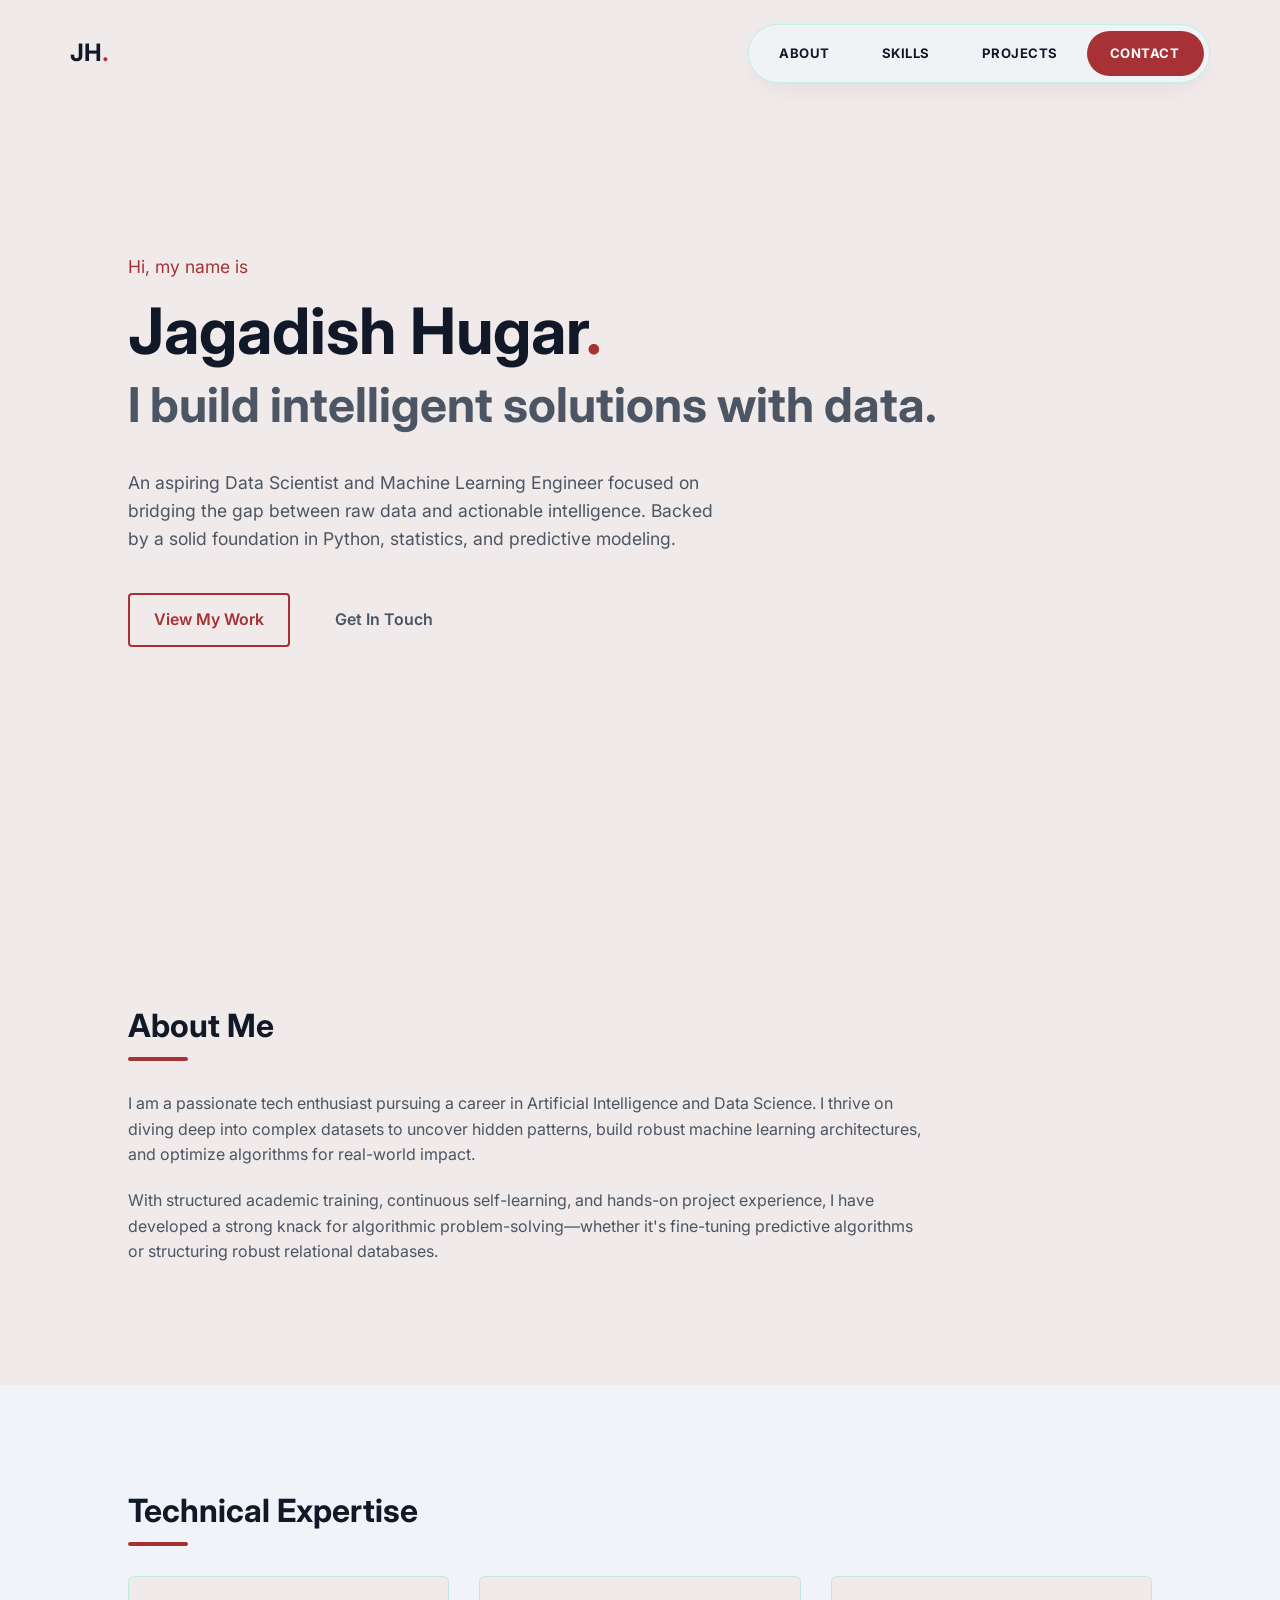
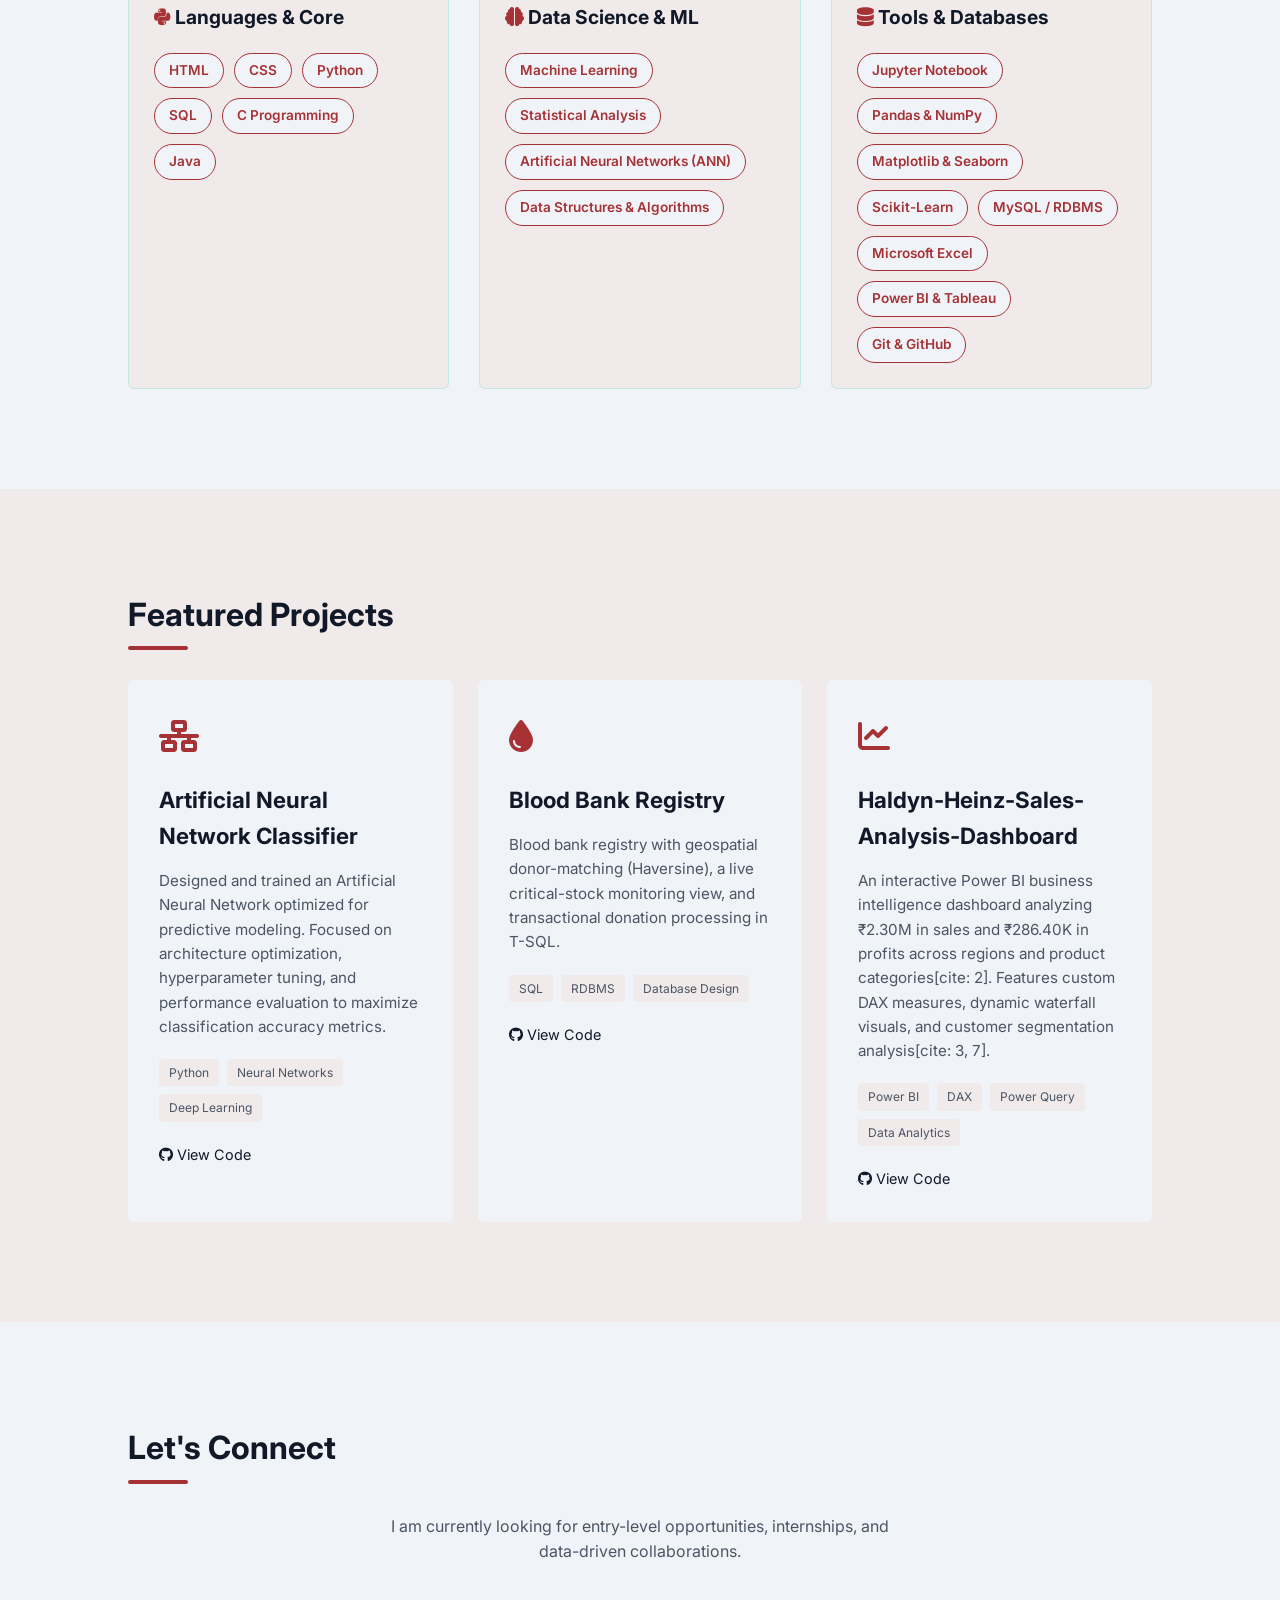
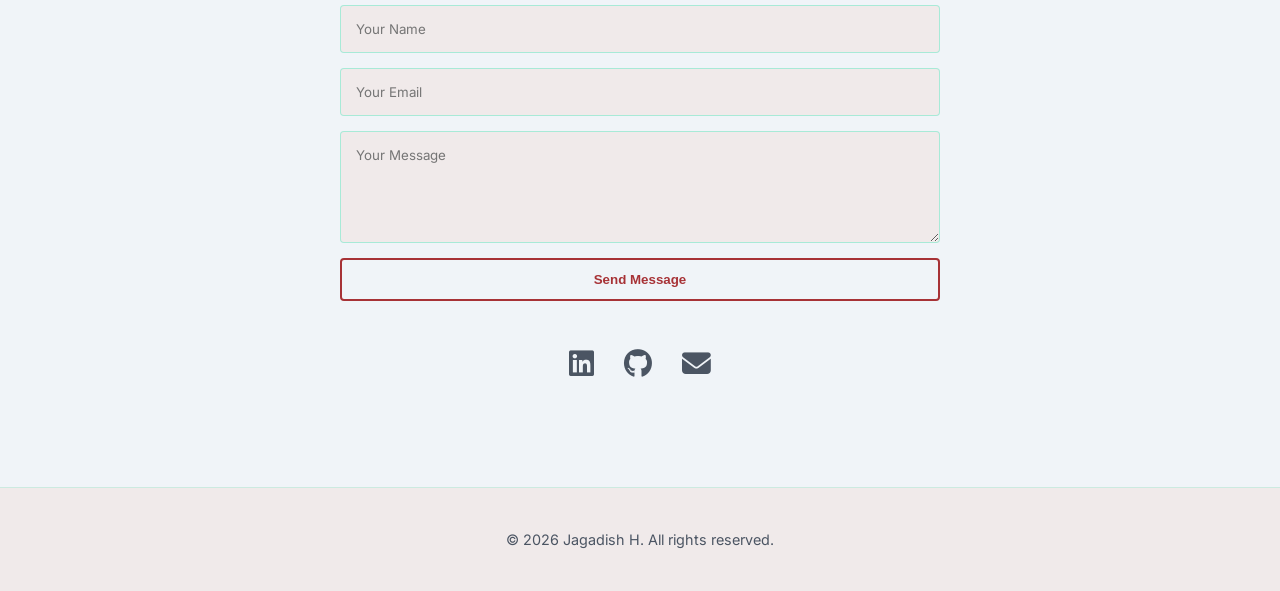
==== index.html @ c603f394 "Update index.html" ====
<!DOCTYPE html>
<html lang="en">
<head>
    <meta charset="UTF-8">
    <meta name="viewport" content="width=device-width, initial-scale=1.0">
    <meta name="description" content="Jagadish Hugar — Aspiring Data Scientist and Machine Learning Engineer specializing in Python, statistics, and predictive modeling.">
    <meta name="theme-color" content="#0a192f">
    <title>Jagadish H | Aspiring Data Scientist</title>

    <!-- Preconnect for faster font/icon loading -->
    <link rel="preconnect" href="https://cdnjs.cloudflare.com" crossorigin>
    <link rel="preconnect" href="https://fonts.googleapis.com">
    <link rel="preconnect" href="https://fonts.gstatic.com" crossorigin>

    <link rel="stylesheet" href="style.css">
    <!-- FontAwesome for professional icons -->
    <link rel="stylesheet" href="https://cdnjs.cloudflare.com/ajax/libs/font-awesome/6.4.0/css/all.min.css">
    <!-- Google Fonts -->
    <link href="https://fonts.googleapis.com/css2?family=Inter:wght@300;400;600;700&display=swap" rel="stylesheet">
</head>
<body>

    <!-- Navigation Bar -->
    <nav class="navbar">
        <div class="nav-container">
            <a href="#" class="logo">JH<span class="accent">.</span></a>

            <div class="nav-pill" id="nav-pill">
                <span class="nav-indicator" id="nav-indicator"></span>
                <ul class="nav-links" id="nav-links">
                    <li><a href="#about" data-section="about">About</a></li>
                    <li><a href="#skills" data-section="skills">Skills</a></li>
                    <li><a href="#projects" data-section="projects">Projects</a></li>
                    <li><a href="#contact" data-section="contact">Contact</a></li>
                </ul>
            </div>

            <button class="menu-toggle" id="mobile-menu" aria-label="Toggle navigation menu" aria-expanded="false" aria-controls="nav-links">
                <i class="fas fa-bars"></i>
            </button>
        </div>
    </nav>

    <main>
    <!-- Hero Section -->
    <header class="hero">
        <div class="hero-content">
            <p class="hero-subtitle">Hi, my name is</p>
            <h1 class="hero-title">Jagadish Hugar<span class="accent">.</span></h1>
            <h2 class="hero-slug">I build intelligent solutions with data.</h2>
            <p class="hero-description">
                An aspiring Data Scientist and Machine Learning Engineer focused on bridging the gap between raw data and actionable intelligence. Backed by a solid foundation in Python, statistics, and predictive modeling.
            </p>
            <div class="hero-cta">
                <a href="#projects" class="btn btn-primary">View My Work</a>
                <a href="#contact" class="btn btn-secondary">Get In Touch</a>
            </div>
        </div>
    </header>

    <!-- About Section -->
    <section id="about" class="section">
        <h2 class="section-title">About Me</h2>
        <div class="about-grid">
            <div class="about-text">
                <p>I am a passionate tech enthusiast pursuing a career in Artificial Intelligence and Data Science. I thrive on diving deep into complex datasets to uncover hidden patterns, build robust machine learning architectures, and optimize algorithms for real-world impact.</p>
                <p>With structured academic training, continuous self-learning, and hands-on project experience, I have developed a strong knack for algorithmic problem-solving—whether it's fine-tuning predictive algorithms or structuring robust relational databases.</p>
            </div>
        </div>
    </section>

    <!-- Skills Section -->
    <section id="skills" class="section bg-light">
        <h2 class="section-title">Technical Expertise</h2>
        <div class="skills-grid">
            <div class="skills-category">
                <h3><i class="fab fa-python accent"></i> Languages & Core</h3>
                <div class="skill-chips">
                    <span class="chip">HTML</span>
                    <span class="chip">CSS</span>
                    <span class="chip">Python</span>
                    <span class="chip">SQL</span>
                    <span class="chip">C Programming</span>
                    <span class="chip">Java</span>
                </div>
            </div>
            <div class="skills-category">
                <h3><i class="fas fa-brain accent"></i> Data Science & ML</h3>
                <div class="skill-chips">
                    <span class="chip">Machine Learning</span>
                    <span class="chip">Statistical Analysis</span>
                    <span class="chip">Artificial Neural Networks (ANN)</span>
                    <span class="chip">Data Structures & Algorithms</span>
                </div>
            </div>
            <div class="skills-category">
                <h3><i class="fas fa-database accent"></i> Tools & Databases</h3>
                <div class="skill-chips">
                    <span class="chip">Jupyter Notebook</span>
                    <span class="chip">Pandas & NumPy</span>
                    <span class="chip">Matplotlib & Seaborn</span>
                    <span class="chip">Scikit-Learn</span>
                    <span class="chip">MySQL / RDBMS</span>
                    <span class="chip">Microsoft Excel</span>
                    <span class="chip">Power BI & Tableau</span>
                    <span class="chip">Git & GitHub</span>
                </div>
            </div>
        </div>
    </section>

    <!-- Projects Section -->
    <section id="projects" class="section">
        <h2 class="section-title">Featured Projects</h2>
        <div class="projects-grid">

            <!-- Project 1 -->
            <div class="project-card">
                <div class="project-content">
                    <div class="project-icon"><i class="fas fa-network-wired"></i></div>
                    <h3>Artificial Neural Network Classifier</h3>
                    <p>Designed and trained an Artificial Neural Network optimized for predictive modeling. Focused on architecture optimization, hyperparameter tuning, and performance evaluation to maximize classification accuracy metrics.</p>
                    <div class="project-tags">
                        <span>Python</span>
                        <span>Neural Networks</span>
                        <span>Deep Learning</span>
                    </div>
                    <div class="project-links">
                        <a href="https://github.com/maruthi63madhu-cloud/Ann-project" target="_blank" rel="noopener noreferrer"><i class="fab fa-github"></i> View Code</a>
                    </div>
                </div>
            </div>

            <!-- Project 2 -->
            <div class="project-card">
                <div class="project-content">
                    <div class="project-icon"><i class="fas fa-tint"></i></div>
                    <h3>Blood Bank Registry</h3>
                    <p>Blood bank registry with geospatial donor-matching (Haversine), a live critical-stock monitoring view, and transactional donation processing in T-SQL.</p>
                    <div class="project-tags">
                        <span>SQL</span>
                        <span>RDBMS</span>
                        <span>Database Design</span>
                    </div>
                    <div class="project-links">
                        <a href="https://github.com/jagadishhugar/blood-bank-registry." target="_blank" rel="noopener noreferrer"><i class="fab fa-github"></i> View Code</a>
                    </div>
                </div>
            </div>

            <!-- Haldyn-Heinz Sales Analysis Dashboard -->
            <div class="project-card">
                <div class="project-content">
                    <div class="project-icon"><i class="fas fa-chart-line"></i></div>
                    <h3>Haldyn-Heinz-Sales-Analysis-Dashboard</h3>
                    <p>An interactive Power BI business intelligence dashboard analyzing ₹2.30M in sales and ₹286.40K in profits across regions and product categories[cite: 2]. Features custom DAX measures, dynamic waterfall visuals, and customer segmentation analysis[cite: 3, 7].</p>
                    <div class="project-tags">
                        <span>Power BI</span>
                        <span>DAX</span>
                        <span>Power Query</span>
                        <span>Data Analytics</span>
                    </div>
                    <div class="project-links">
                        <a href="https://github.com/jagadishhugar/Haldyn-Heinz-Sales-Analysis-Dashboard" target="_blank" rel="noopener noreferrer"><i class="fab fa-github"></i> View Code</a>
                </div>
            </div>
        </div>
    </section>

    <!-- Contact Section -->
    <section id="contact" class="section bg-light">
        <h2 class="section-title">Let's Connect</h2>
        <p class="contact-subtitle">I am currently looking for entry-level opportunities, internships, and data-driven collaborations.</p>

        <div class="contact-container">
            <form id="contact-form" class="contact-form">
                <input type="text" id="form-name" name="name" placeholder="Your Name" required>
                <input type="email" id="form-email" name="email" placeholder="Your Email" required>
                <textarea id="form-message" name="message" placeholder="Your Message" rows="5" required></textarea>
                <button type="submit" id="submit-btn" class="btn btn-primary">Send Message</button>
            </form>

            <div class="social-links">
                <a href="https://www.linkedin.com/in/jagadishhugar" target="_blank" rel="noopener noreferrer" aria-label="LinkedIn"><i class="fab fa-linkedin"></i></a>
                <a href="https://github.com/jagadishhugar" target="_blank" rel="noopener noreferrer" aria-label="GitHub"><i class="fab fa-github"></i></a>
                <a href="mailto:jagadishhugar@example.com" aria-label="Email"><i class="fas fa-envelope"></i></a>
            </div>
        </div>
    </section>
    </main>

    <!-- Footer -->
    <footer>
        <p>&copy; <span id="current-year">2026</span> Jagadish H. All rights reserved.</p>
    </footer>

    <script src="script.js" defer></script>
</body>
</html>
---- style.css ----
/* --- Base Variables & Reset --- */
:root {
    --bg-dark: #f0eaea;
    --bg-light-dark: #f0f4f8;
    --text-light: #111827;
    --text-muted: #4b5563;
    --accent: #a73236; /* High-contrast neon teal for light backgrounds */
    --accent-glow: rgb(232, 227, 226);
    --font-sans: 'Inter', sans-serif;
    --transition: all 0.3s ease;
}

* {
    margin: 0;
    padding: 0;
    box-sizing: border-box;
}

html {
    scroll-behavior: smooth;
}

body {
    background-color: var(--bg-dark);
    color: var(--text-light);
    font-family: var(--font-sans);
    line-height: 1.6;
}

.accent {
    color: var(--accent);
}

/* Accessible focus states for keyboard users */
a:focus-visible,
button:focus-visible,
input:focus-visible,
textarea:focus-visible {
    outline: 2px solid var(--accent);
    outline-offset: 3px;
}

/* --- Layout Components --- */
.section {
    padding: 100px 10%;
}

.bg-light {
    background-color: var(--bg-light-dark);
}

.section-title {
    font-size: 2rem;
    font-weight: 700;
    margin-bottom: 40px;
    position: relative;
    display: inline-block;
}

.section-title::after {
    content: '';
    position: absolute;
    bottom: -10px;
    left: 0;
    width: 60px;
    height: 4px;
    background-color: var(--accent);
    border-radius: 2px;
}

/* --- Buttons --- */
.btn {
    display: inline-block;
    padding: 12px 24px;
    border-radius: 4px;
    font-weight: 600;
    text-decoration: none;
    transition: var(--transition);
    cursor: pointer;
    border: 2px solid transparent;
}

.btn-primary {
    background-color: transparent;
    border: 2px solid var(--accent);
    color: var(--accent);
}

.btn-primary:hover {
    background-color: var(--accent-glow);
}

.btn-secondary {
    color: var(--text-muted);
    margin-left: 15px;
    background: none;
}

.btn-secondary:hover {
    color: var(--accent);
}

/* --- Navigation Bar --- */
.navbar {
    position: fixed;
    top: 0;
    width: 100%;
    background-color: transparent;
    z-index: 1000;
    transition: var(--transition);
}

.navbar.scrolled {
    background-color: rgba(255, 255, 255, 0.85);
    backdrop-filter: blur(10px);
}

.nav-container {
    display: flex;
    justify-content: space-between;
    align-items: center;
    max-width: 1200px;
    margin: 0 auto;
    padding: 24px 30px;
    position: relative;
}

.logo {
    font-size: 1.5rem;
    font-weight: 700;
    color: var(--text-light);
    text-decoration: none;
}

/* Floating pill container that holds the nav links */
.nav-pill {
    position: relative;
    background-color: rgba(240, 244, 248, 0.85);
    backdrop-filter: blur(12px);
    border: 1px solid rgba(0, 230, 168, 0.2);
    border-radius: 50px;
    padding: 6px;
    box-shadow: 0 10px 30px -10px rgba(0, 0, 0, 0.08);
}

/* The sliding highlight that glides between links */
.nav-indicator {
    position: absolute;
    top: 6px;
    height: calc(100% - 12px);
    width: 0;
    left: 0;
    background-color: var(--accent);
    border-radius: 50px;
    opacity: 0;
    transition: left 0.3s ease, width 0.3s ease, opacity 0.2s ease;
    pointer-events: none;
    z-index: 0;
}

.nav-links {
    position: relative;
    display: flex;
    list-style: none;
    gap: 4px;
    z-index: 1;
}

.nav-links li a {
    position: relative;
    display: inline-block;
    color: var(--text-light);
    text-decoration: none;
    padding: 12px 24px;
    border-radius: 50px;
    font-size: 0.82rem;
    font-weight: 700;
    letter-spacing: 0.5px;
    text-transform: uppercase;
    transition: color 0.25s ease;
}

.nav-links li a.on-indicator {
    color: #ffffff;
}

.menu-toggle {
    display: none;
    font-size: 1.5rem;
    cursor: pointer;
    background: none;
    border: none;
    color: var(--text-light);
}

/* --- Hero Section --- */
.hero {
    height: 100vh;
    display: flex;
    align-items: center;
    padding: 0 10%;
}

.hero-subtitle {
    color: var(--accent);
    font-size: 1.1rem;
    margin-bottom: 15px;
}

.hero-title {
    font-size: 4rem;
    font-weight: 700;
    line-height: 1.1;
}

.hero-slug {
    font-size: 3rem;
    color: var(--text-muted);
    font-weight: 700;
    margin-bottom: 25px;
}

.hero-description {
    max-width: 600px;
    color: var(--text-muted);
    font-size: 1.1rem;
    margin-bottom: 40px;
}

/* --- About Section --- */
.about-grid {
    max-width: 800px;
}

.about-text p {
    margin-bottom: 20px;
    color: var(--text-muted);
}

/* --- Skills Section --- */
.skills-grid {
    display: grid;
    grid-template-columns: repeat(auto-fit, minmax(280px, 1fr));
    gap: 30px;
}

.skills-category {
    background: var(--bg-dark);
    padding: 25px;
    border-radius: 6px;
    border: 1px solid rgba(0, 230, 168, 0.2);
}

.skills-category h3 {
    font-size: 1.2rem;
    margin-bottom: 20px;
}

.skill-chips {
    display: flex;
    flex-wrap: wrap;
    gap: 10px;
}

.chip {
    background-color: var(--bg-light-dark);
    color: var(--accent);
    border: 1px solid var(--accent);
    padding: 6px 14px;
    border-radius: 20px;
    font-size: 0.85rem;
    font-weight: 600;
}

/* --- Projects Section --- */
.projects-grid {
    display: grid;
    grid-template-columns: repeat(auto-fit, minmax(300px, 1fr));
    gap: 25px;
}

.project-card {
    background-color: var(--bg-light-dark);
    border-radius: 6px;
    padding: 30px;
    transition: var(--transition);
    border: 1px solid transparent;
}

.project-card:hover {
    transform: translateY(-5px);
    border-color: var(--accent);
}

.project-icon {
    font-size: 2rem;
    color: var(--accent);
    margin-bottom: 20px;
}

.project-card h3 {
    margin-bottom: 15px;
    font-size: 1.4rem;
}

.project-card p {
    color: var(--text-muted);
    font-size: 0.95rem;
    margin-bottom: 20px;
}

.project-tags {
    display: flex;
    flex-wrap: wrap;
    gap: 8px;
    margin-bottom: 20px;
}

.project-tags span {
    font-size: 0.75rem;
    color: var(--text-muted);
    background: var(--bg-dark);
    padding: 4px 10px;
    border-radius: 4px;
}

.project-links a {
    color: var(--text-light);
    text-decoration: none;
    font-size: 0.9rem;
    transition: var(--transition);
}

.project-links a:hover {
    color: var(--accent);
}

/* --- Contact Section --- */
.contact-subtitle {
    text-align: center;
    max-width: 500px;
    margin: 0 auto 40px auto;
    color: var(--text-muted);
}

.contact-container {
    max-width: 600px;
    margin: 0 auto;
}

.contact-form {
    display: flex;
    flex-direction: column;
    gap: 15px;
    margin-bottom: 40px;
}

.contact-form input, .contact-form textarea {
    background-color: var(--bg-dark);
    border: 1px solid rgba(0, 230, 168, 0.3);
    padding: 15px;
    color: var(--text-light);
    border-radius: 4px;
    font-family: var(--font-sans);
    outline: none;
    transition: var(--transition);
}

.contact-form input:focus, .contact-form textarea:focus {
    border-color: var(--accent);
}

.social-links {
    display: flex;
    justify-content: center;
    gap: 30px;
}

.social-links a {
    color: var(--text-muted);
    font-size: 1.8rem;
    transition: var(--transition);
}

.social-links a:hover {
    color: var(--accent);
}

/* --- Footer --- */
footer {
    text-align: center;
    padding: 40px;
    font-size: 0.9rem;
    color: var(--text-muted);
    border-top: 1px solid rgba(0, 230, 168, 0.15);
}

/* --- Responsive Media Queries --- */
@media (max-width: 768px) {
    .hero-title { font-size: 2.8rem; }
    .hero-slug { font-size: 2rem; }

    .nav-pill {
        display: none;
        position: absolute;
        top: 100%;
        left: 0;
        right: 0;
        margin-top: 10px;
        border-radius: 12px;
        background-color: rgba(255, 255, 255, 0.98);
    }

    .nav-pill.active {
        display: block;
    }

    .nav-indicator {
        display: none;
    }

    .nav-links {
        flex-direction: column;
        gap: 0;
    }

    .nav-links li a {
        display: block;
        border-radius: 8px;
        padding: 14px 20px;
    }

    .nav-links li a.on-indicator {
        background-color: var(--accent);
        color: #ffffff;
    }

    .menu-toggle { display: block; }
    .section { padding: 60px 5%; }
}

/* Respect users who prefer reduced motion */
@media (prefers-reduced-motion: reduce) {
    html {
        scroll-behavior: auto;
    }
    *,
    *::before,
    *::after {
        transition-duration: 0.01ms !important;
        animation-duration: 0.01ms !important;
    }
}
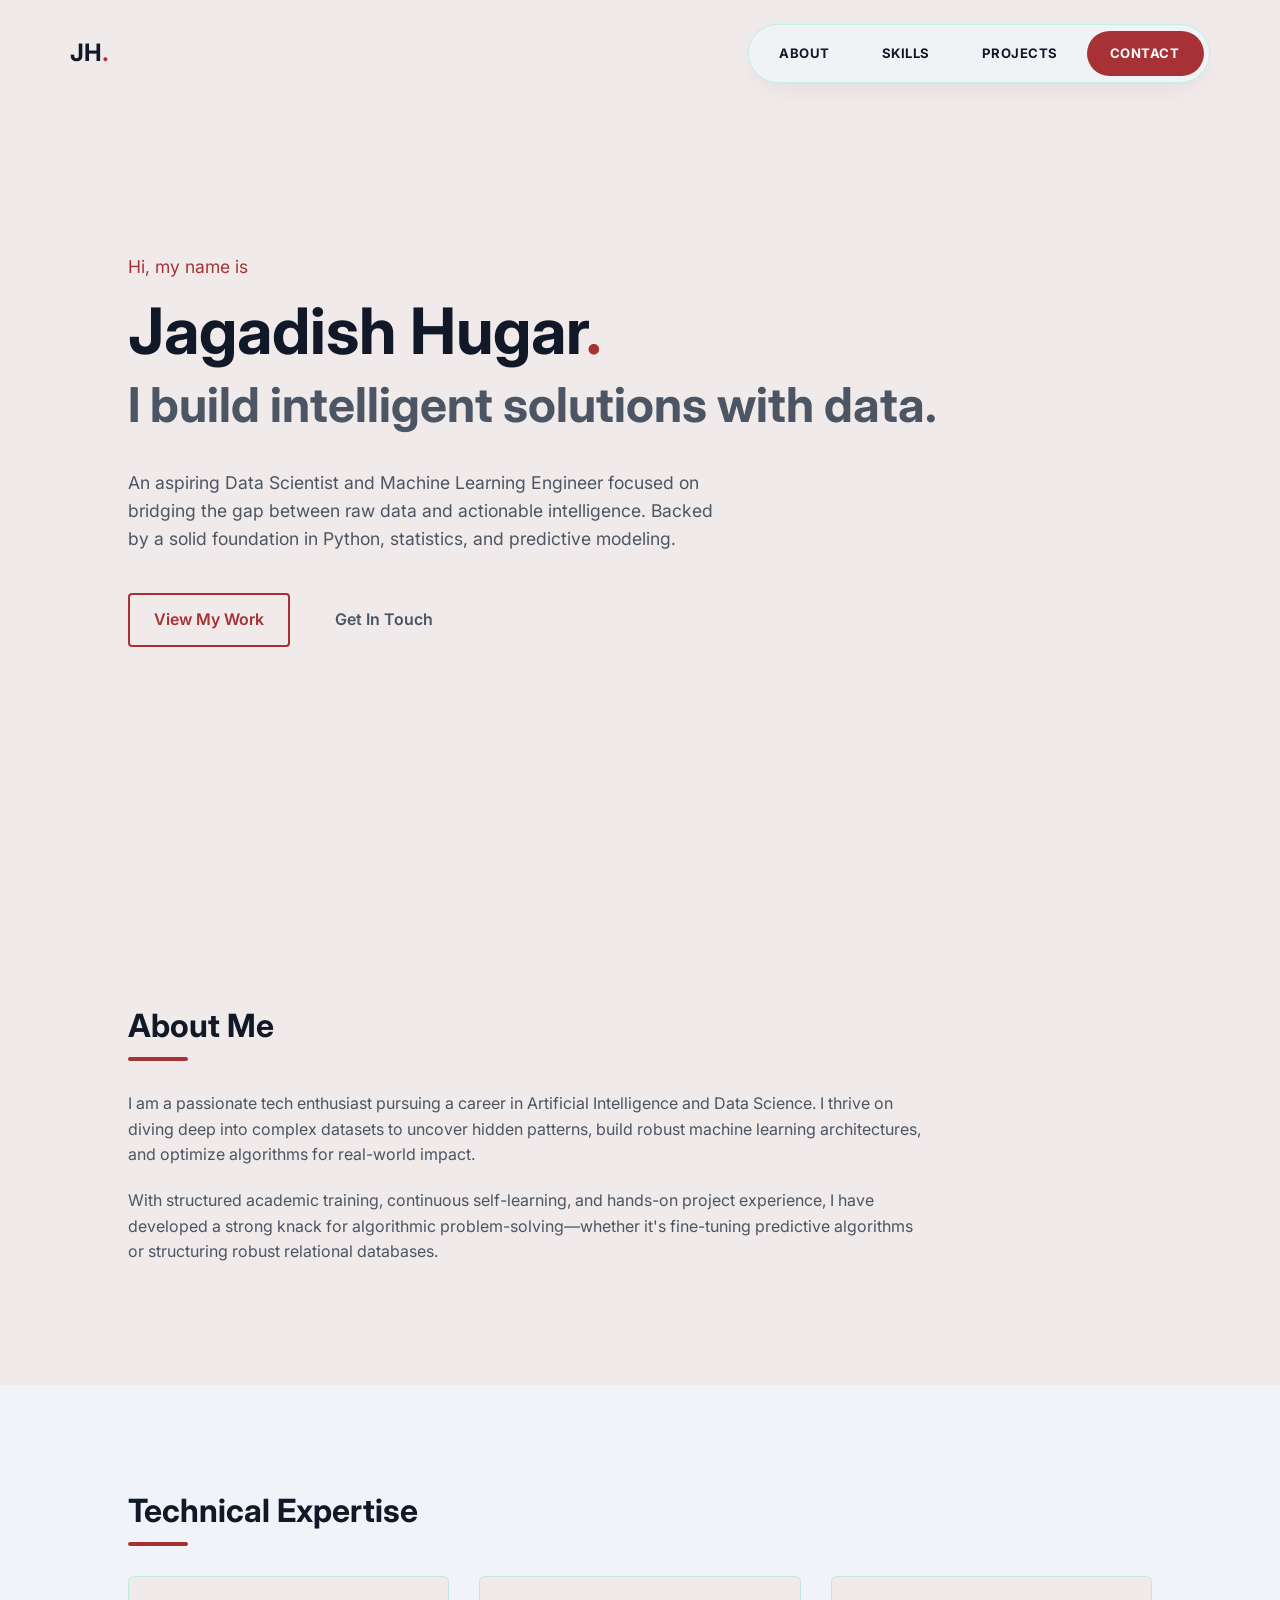
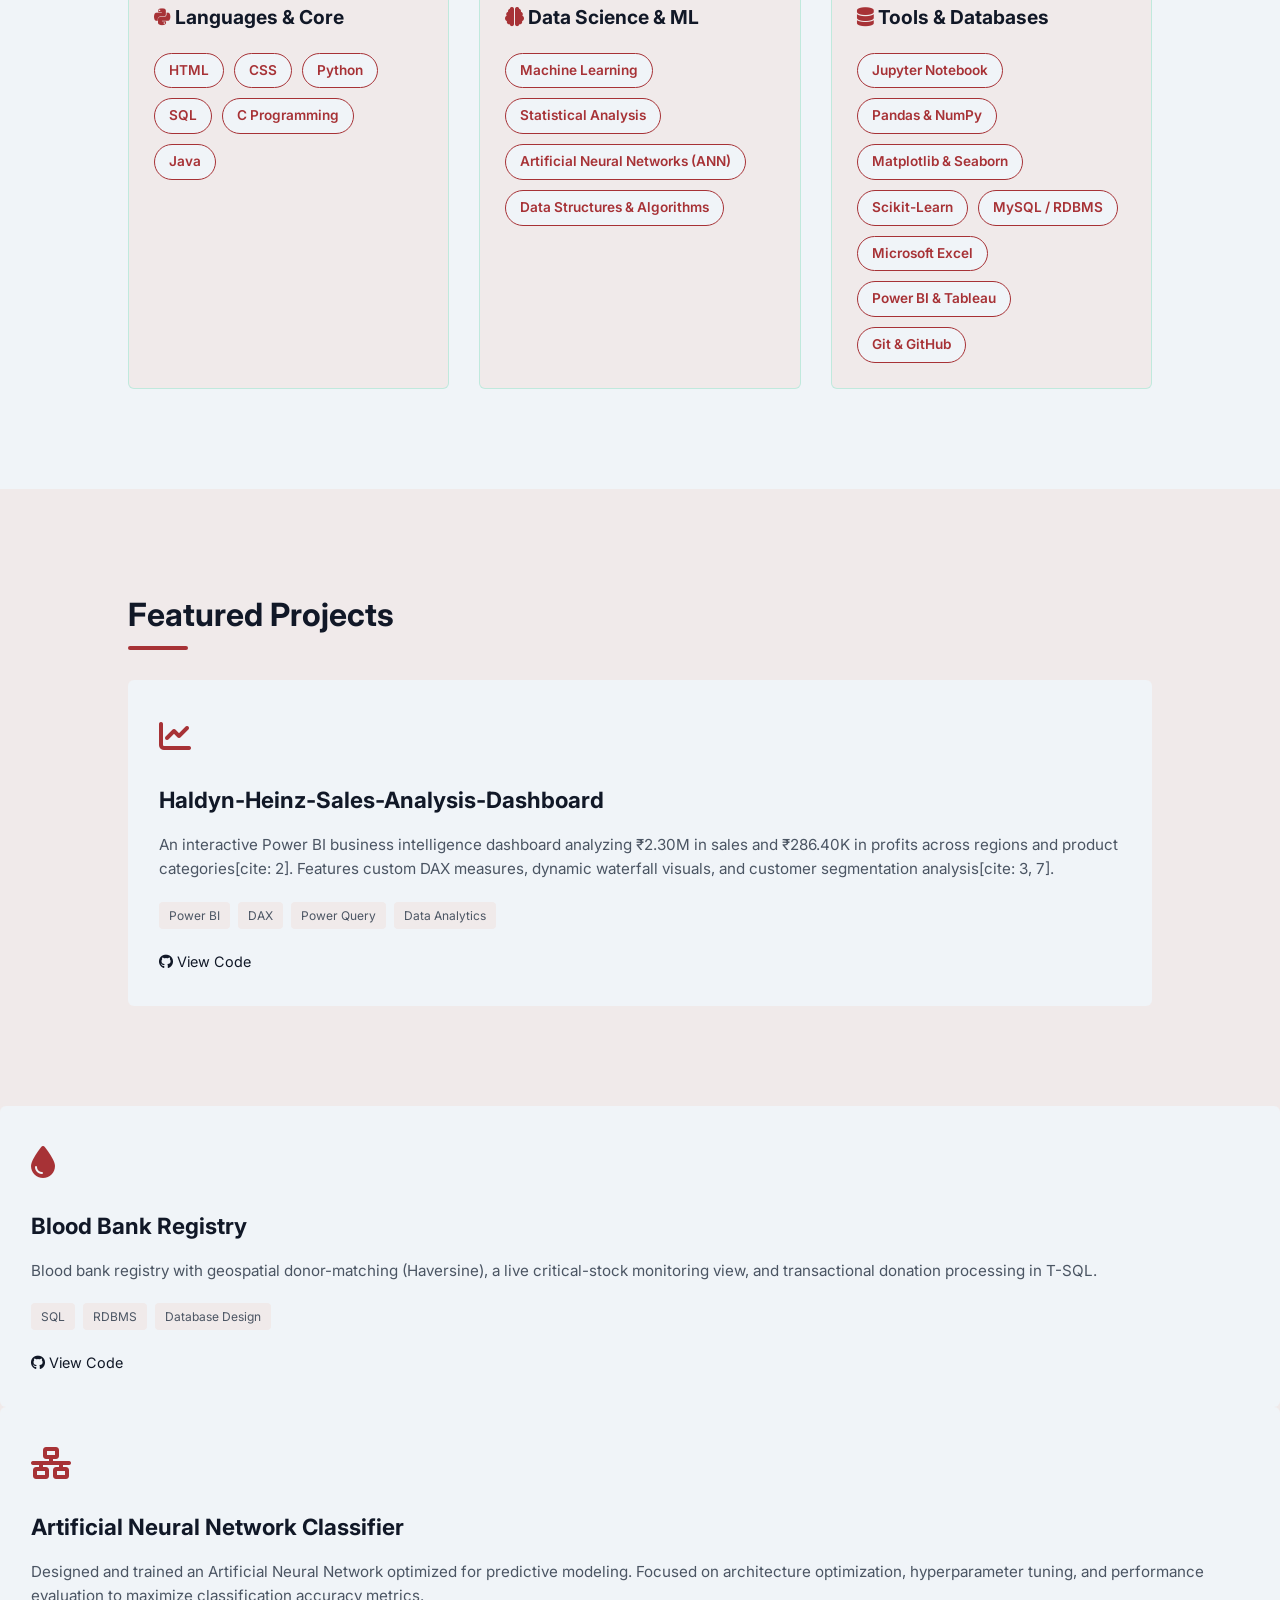
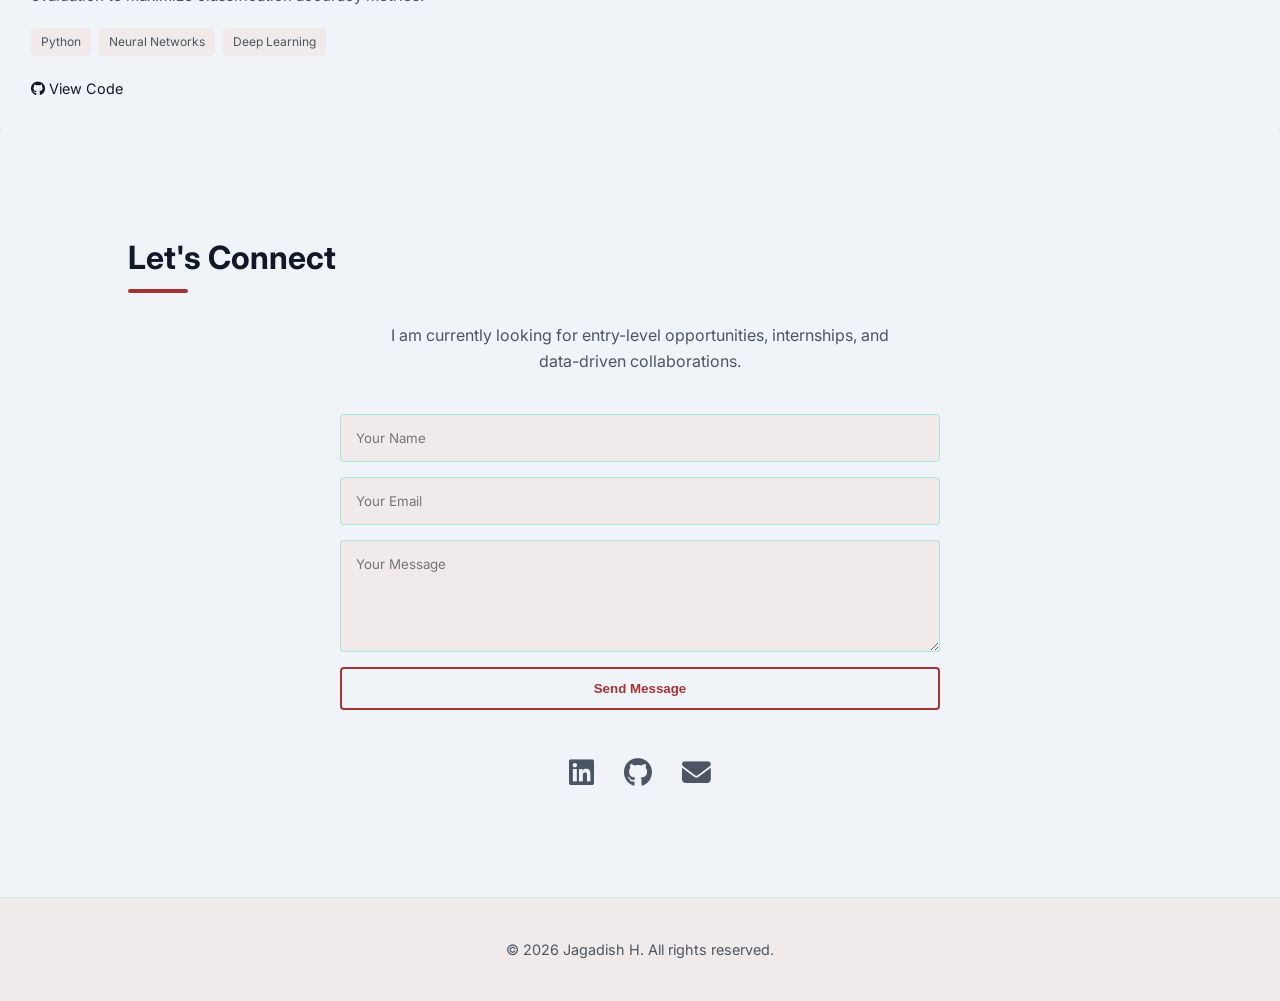
==== commit be3b4ad2: "Swap project details for Haldyn-Heinz dashboard and ANN" ====
--- a/index.html
+++ b/index.html
@@ -117,19 +117,21 @@
             <!-- Project 1 -->
             <div class="project-card">
                 <div class="project-content">
-                    <div class="project-icon"><i class="fas fa-network-wired"></i></div>
-                    <h3>Artificial Neural Network Classifier</h3>
-                    <p>Designed and trained an Artificial Neural Network optimized for predictive modeling. Focused on architecture optimization, hyperparameter tuning, and performance evaluation to maximize classification accuracy metrics.</p>
+                    <div class="project-icon"><i class="fas fa-chart-line"></i></div>
+                    <h3>Haldyn-Heinz-Sales-Analysis-Dashboard</h3>
+                    <p>An interactive Power BI business intelligence dashboard analyzing ₹2.30M in sales and ₹286.40K in profits across regions and product categories[cite: 2]. Features custom DAX measures, dynamic waterfall visuals, and customer segmentation analysis[cite: 3, 7].</p>
                     <div class="project-tags">
-                        <span>Python</span>
-                        <span>Neural Networks</span>
-                        <span>Deep Learning</span>
+                        <span>Power BI</span>
+                        <span>DAX</span>
+                        <span>Power Query</span>
+                        <span>Data Analytics</span>
                     </div>
                     <div class="project-links">
-                        <a href="https://github.com/maruthi63madhu-cloud/Ann-project" target="_blank" rel="noopener noreferrer"><i class="fab fa-github"></i> View Code</a>
-                    </div>
+                        <a href="https://github.com/jagadishhugar/Haldyn-Heinz-Sales-Analysis-Dashboard" target="_blank" rel="noopener noreferrer"><i class="fab fa-github"></i> View Code</a>
                 </div>
             </div>
+        </div>
+    </section>
 
             <!-- Project 2 -->
             <div class="project-card">
@@ -148,24 +150,22 @@
                 </div>
             </div>
 
-            <!-- Haldyn-Heinz Sales Analysis Dashboard -->
+            <!-- Project 3 -->
             <div class="project-card">
                 <div class="project-content">
-                    <div class="project-icon"><i class="fas fa-chart-line"></i></div>
-                    <h3>Haldyn-Heinz-Sales-Analysis-Dashboard</h3>
-                    <p>An interactive Power BI business intelligence dashboard analyzing ₹2.30M in sales and ₹286.40K in profits across regions and product categories[cite: 2]. Features custom DAX measures, dynamic waterfall visuals, and customer segmentation analysis[cite: 3, 7].</p>
+                    <div class="project-icon"><i class="fas fa-network-wired"></i></div>
+                    <h3>Artificial Neural Network Classifier</h3>
+                    <p>Designed and trained an Artificial Neural Network optimized for predictive modeling. Focused on architecture optimization, hyperparameter tuning, and performance evaluation to maximize classification accuracy metrics.</p>
                     <div class="project-tags">
-                        <span>Power BI</span>
-                        <span>DAX</span>
-                        <span>Power Query</span>
-                        <span>Data Analytics</span>
+                        <span>Python</span>
+                        <span>Neural Networks</span>
+                        <span>Deep Learning</span>
                     </div>
                     <div class="project-links">
-                        <a href="https://github.com/jagadishhugar/Haldyn-Heinz-Sales-Analysis-Dashboard" target="_blank" rel="noopener noreferrer"><i class="fab fa-github"></i> View Code</a>
+                        <a href="https://github.com/maruthi63madhu-cloud/Ann-project" target="_blank" rel="noopener noreferrer"><i class="fab fa-github"></i> View Code</a>
+                    </div>
                 </div>
             </div>
-        </div>
-    </section>
 
     <!-- Contact Section -->
     <section id="contact" class="section bg-light">
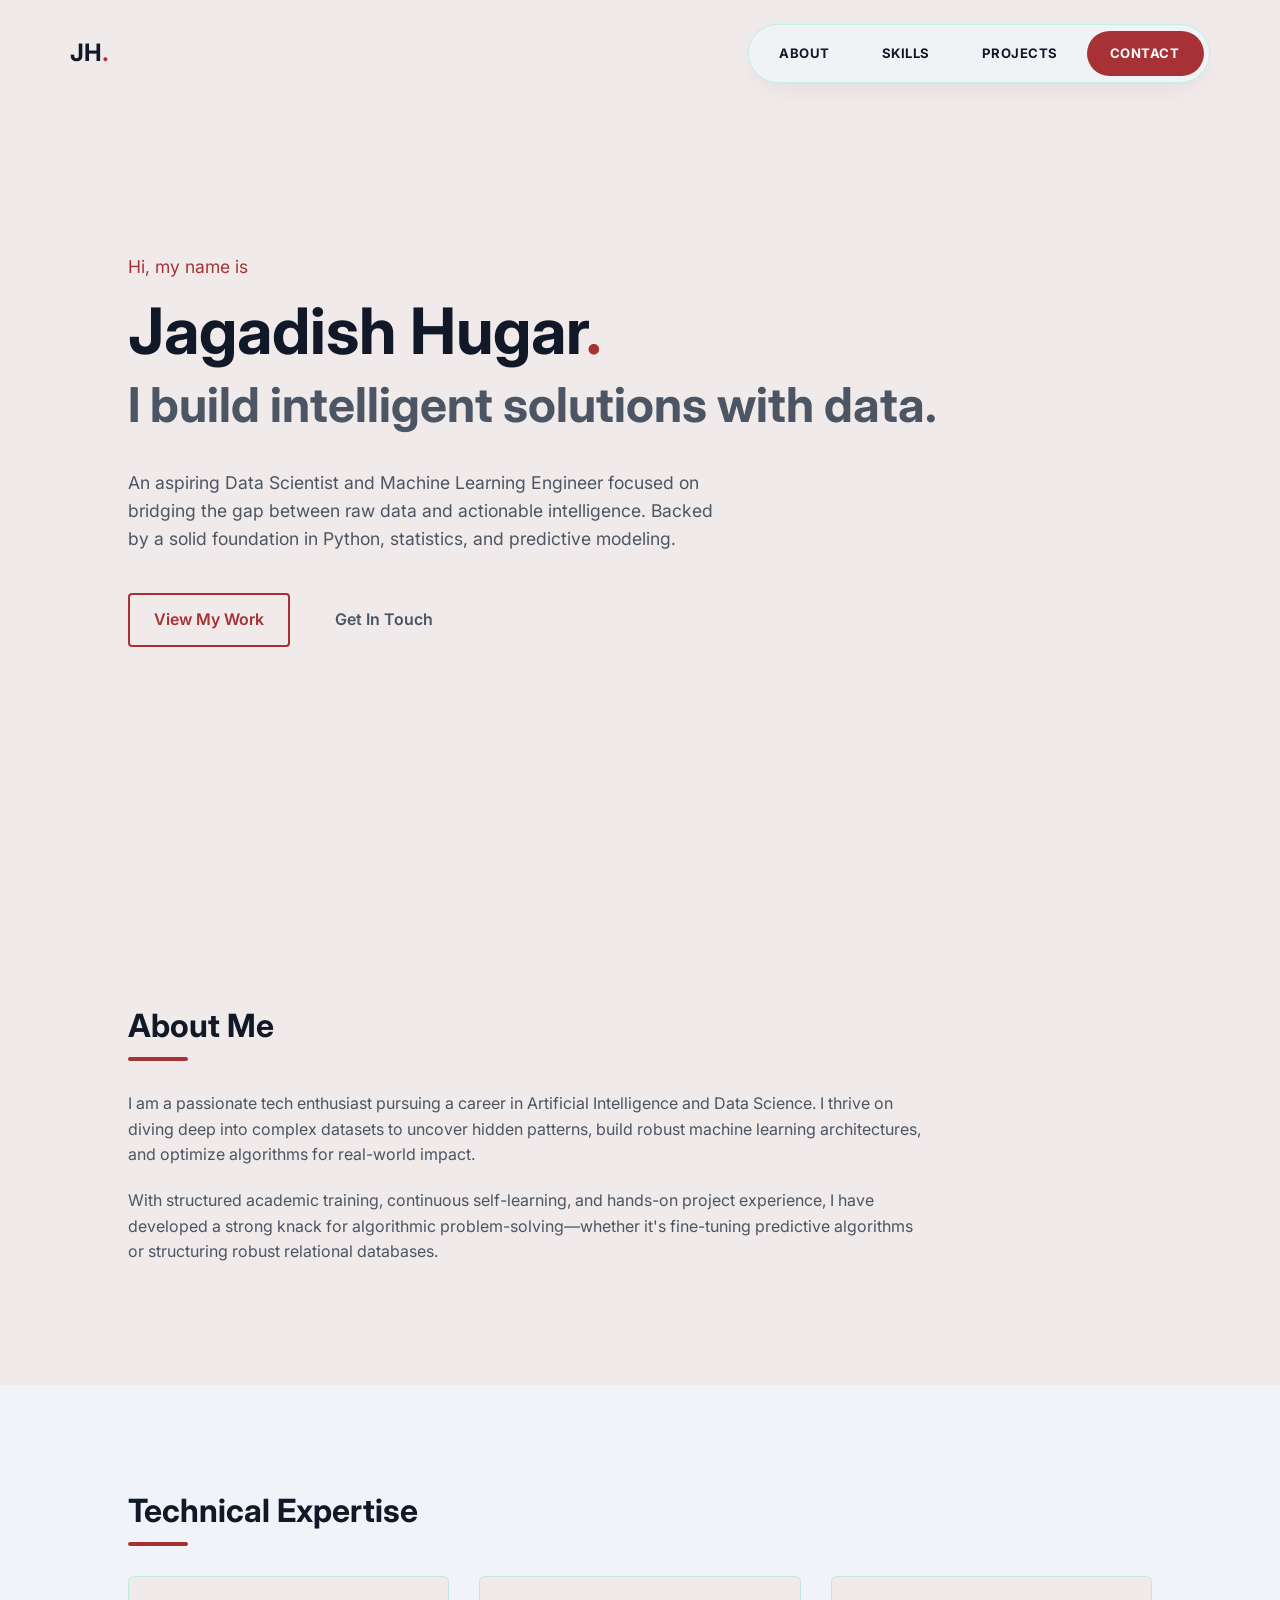
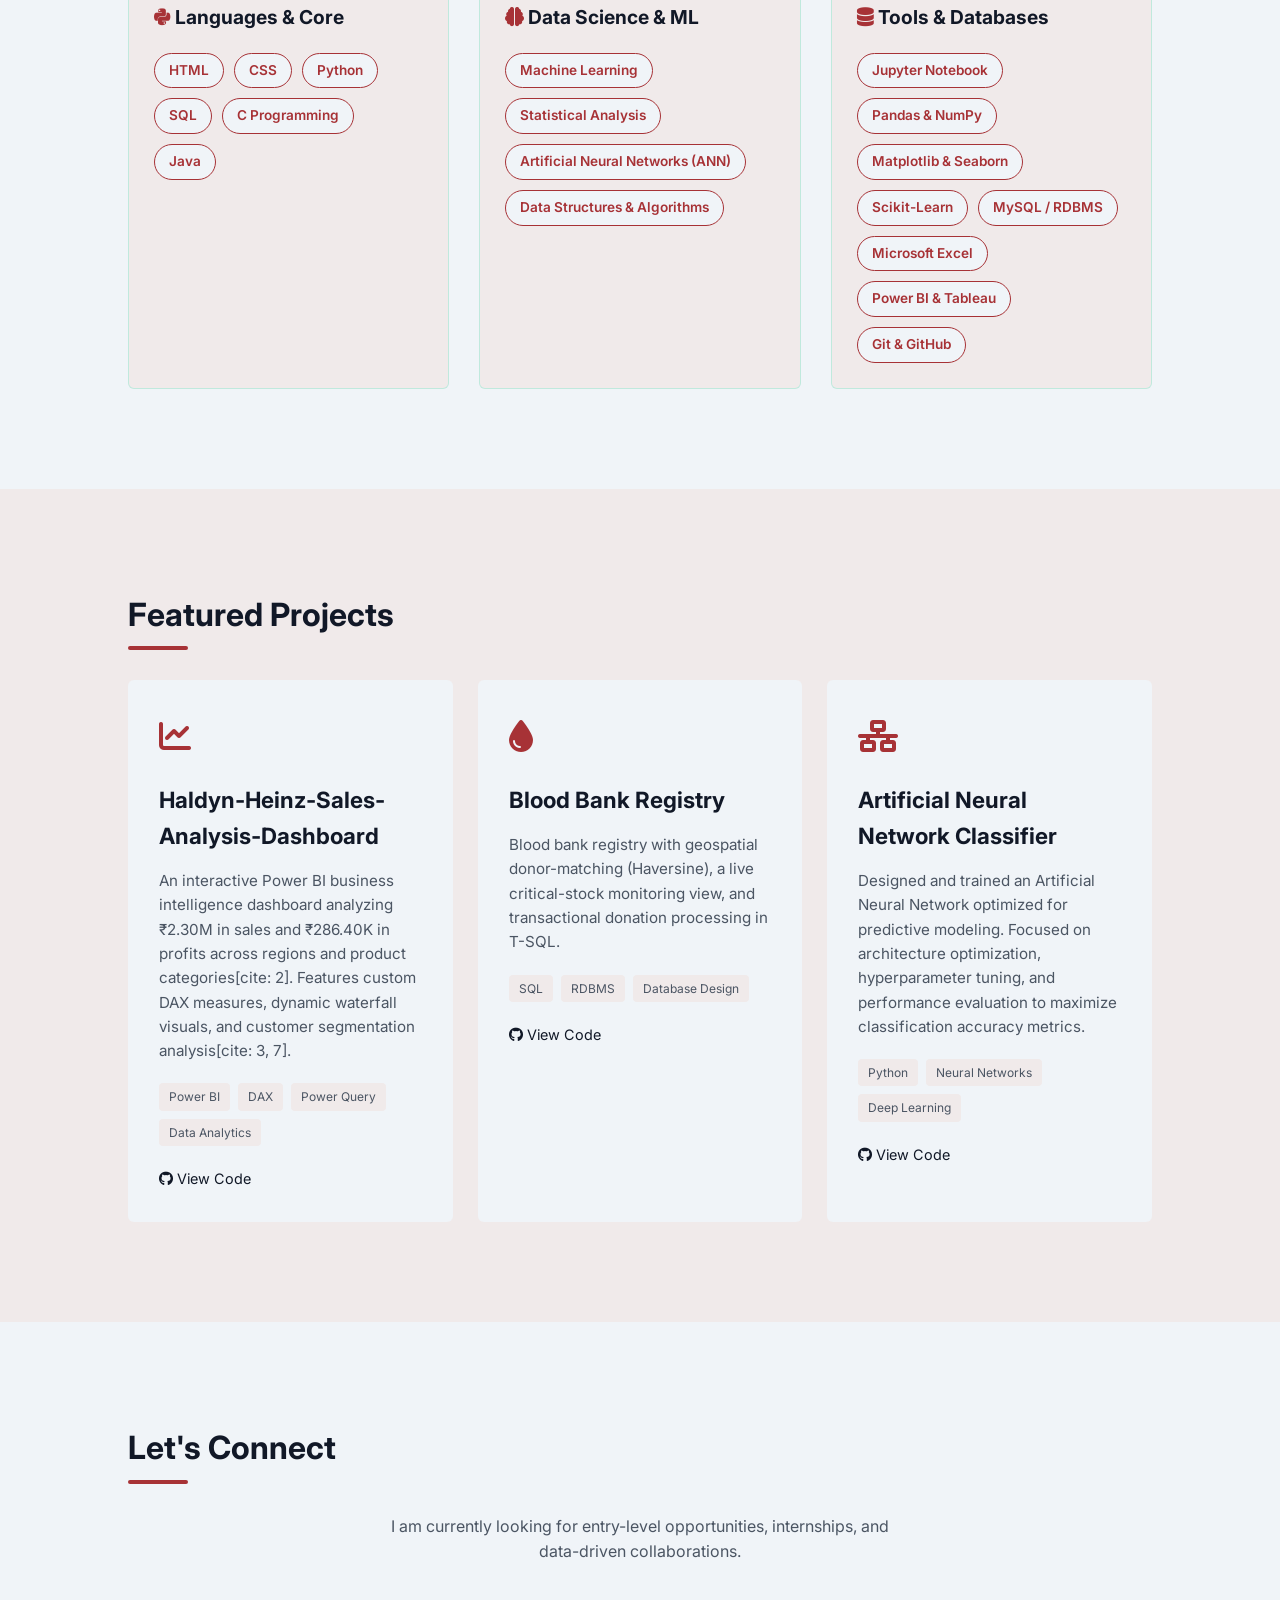
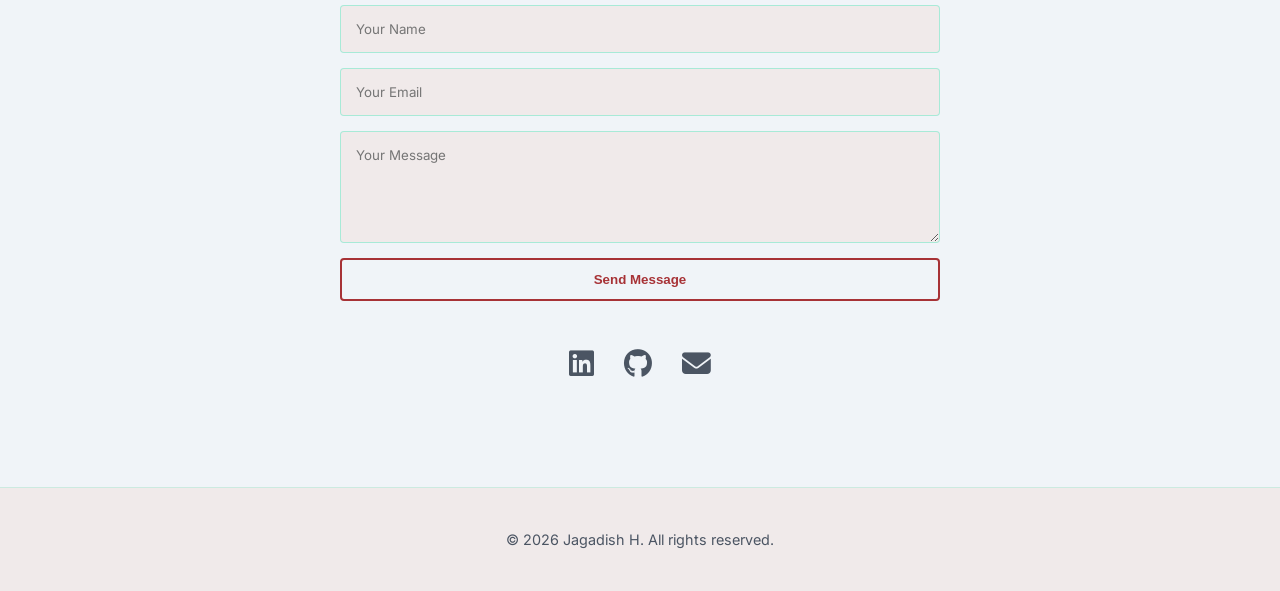
==== commit 90fa295b: "Update index.html" ====
--- a/index.html
+++ b/index.html
@@ -128,10 +128,9 @@
                     </div>
                     <div class="project-links">
                         <a href="https://github.com/jagadishhugar/Haldyn-Heinz-Sales-Analysis-Dashboard" target="_blank" rel="noopener noreferrer"><i class="fab fa-github"></i> View Code</a>
-                </div>
-            </div>
-        </div>
-    </section>
+                    </div>
+                </div>
+            </div>
 
             <!-- Project 2 -->
             <div class="project-card">
@@ -166,6 +165,8 @@
                     </div>
                 </div>
             </div>
+        </div>
+    </section>
 
     <!-- Contact Section -->
     <section id="contact" class="section bg-light">
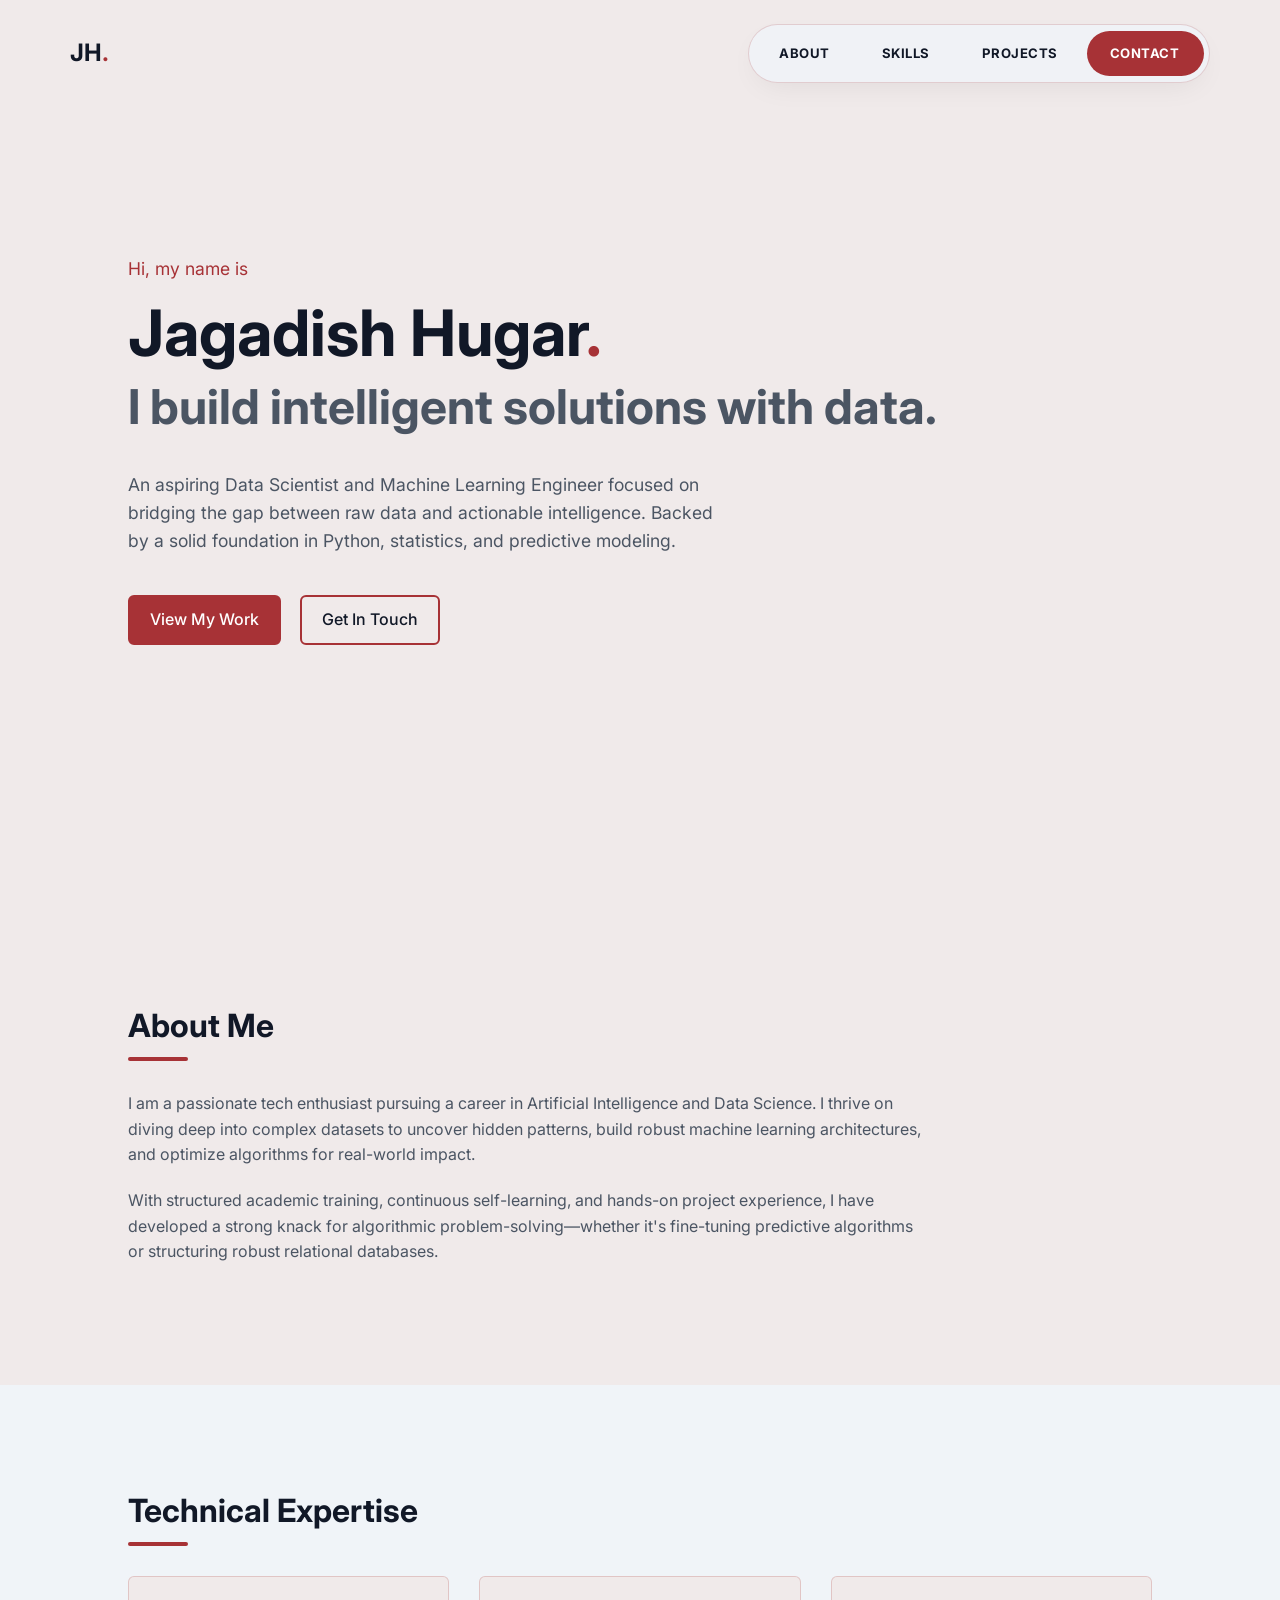
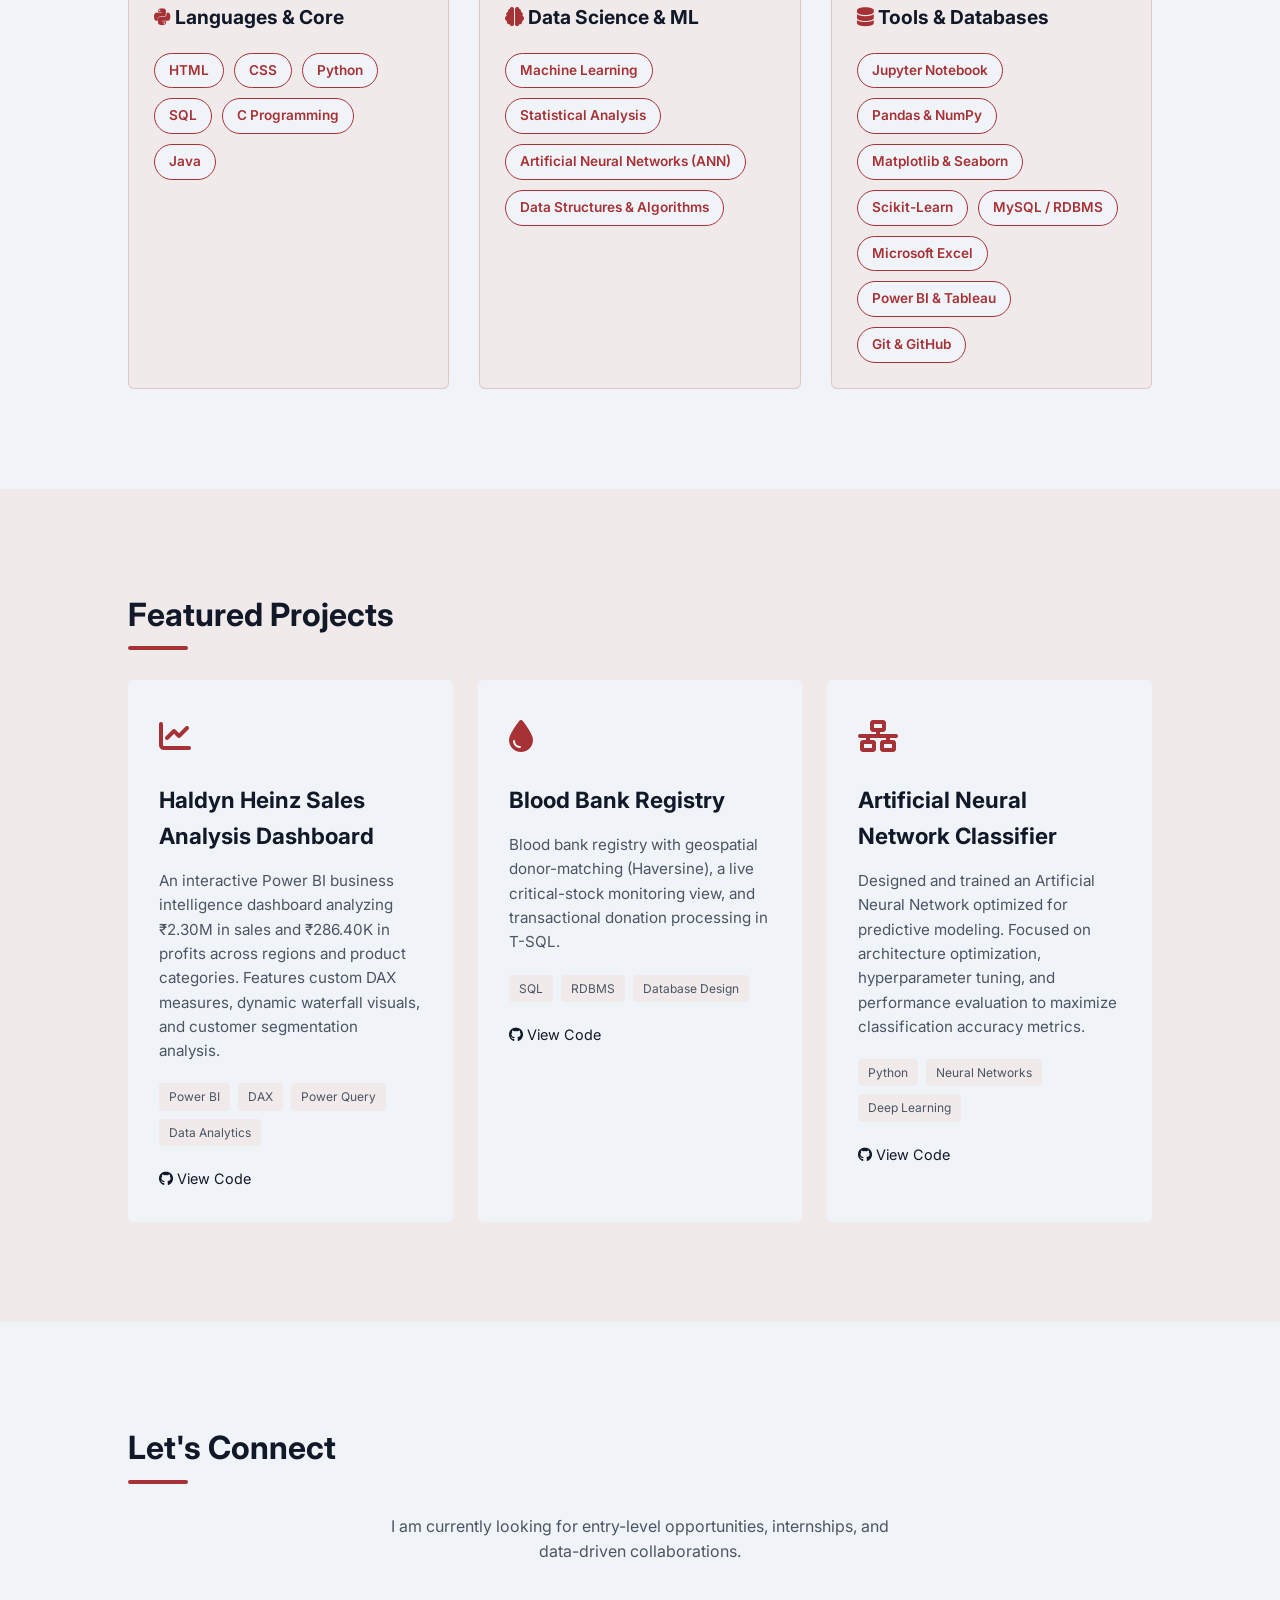
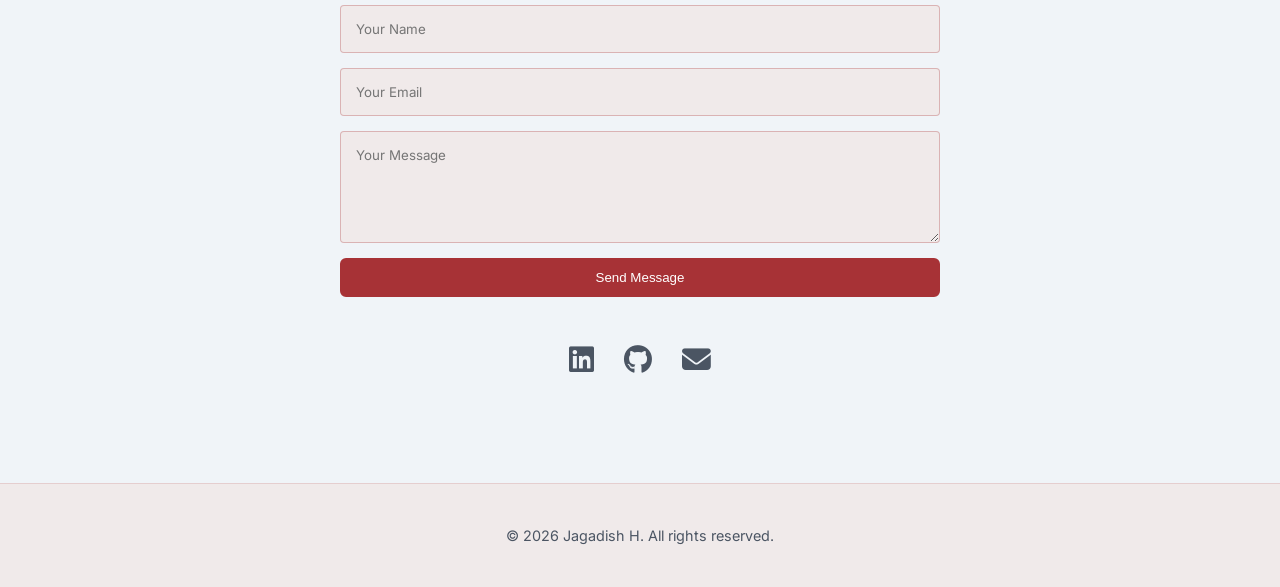
==== commit d1f36e54: "Add files via upload" ====
--- a/index.html
+++ b/index.html
@@ -1,200 +1,210 @@
-<!DOCTYPE html>
-<html lang="en">
-<head>
-    <meta charset="UTF-8">
-    <meta name="viewport" content="width=device-width, initial-scale=1.0">
-    <meta name="description" content="Jagadish Hugar — Aspiring Data Scientist and Machine Learning Engineer specializing in Python, statistics, and predictive modeling.">
-    <meta name="theme-color" content="#0a192f">
-    <title>Jagadish H | Aspiring Data Scientist</title>
-
-    <!-- Preconnect for faster font/icon loading -->
-    <link rel="preconnect" href="https://cdnjs.cloudflare.com" crossorigin>
-    <link rel="preconnect" href="https://fonts.googleapis.com">
-    <link rel="preconnect" href="https://fonts.gstatic.com" crossorigin>
-
-    <link rel="stylesheet" href="style.css">
-    <!-- FontAwesome for professional icons -->
-    <link rel="stylesheet" href="https://cdnjs.cloudflare.com/ajax/libs/font-awesome/6.4.0/css/all.min.css">
-    <!-- Google Fonts -->
-    <link href="https://fonts.googleapis.com/css2?family=Inter:wght@300;400;600;700&display=swap" rel="stylesheet">
-</head>
-<body>
-
-    <!-- Navigation Bar -->
-    <nav class="navbar">
-        <div class="nav-container">
-            <a href="#" class="logo">JH<span class="accent">.</span></a>
-
-            <div class="nav-pill" id="nav-pill">
-                <span class="nav-indicator" id="nav-indicator"></span>
-                <ul class="nav-links" id="nav-links">
-                    <li><a href="#about" data-section="about">About</a></li>
-                    <li><a href="#skills" data-section="skills">Skills</a></li>
-                    <li><a href="#projects" data-section="projects">Projects</a></li>
-                    <li><a href="#contact" data-section="contact">Contact</a></li>
-                </ul>
-            </div>
-
-            <button class="menu-toggle" id="mobile-menu" aria-label="Toggle navigation menu" aria-expanded="false" aria-controls="nav-links">
-                <i class="fas fa-bars"></i>
-            </button>
-        </div>
-    </nav>
-
-    <main>
-    <!-- Hero Section -->
-    <header class="hero">
-        <div class="hero-content">
-            <p class="hero-subtitle">Hi, my name is</p>
-            <h1 class="hero-title">Jagadish Hugar<span class="accent">.</span></h1>
-            <h2 class="hero-slug">I build intelligent solutions with data.</h2>
-            <p class="hero-description">
-                An aspiring Data Scientist and Machine Learning Engineer focused on bridging the gap between raw data and actionable intelligence. Backed by a solid foundation in Python, statistics, and predictive modeling.
-            </p>
-            <div class="hero-cta">
-                <a href="#projects" class="btn btn-primary">View My Work</a>
-                <a href="#contact" class="btn btn-secondary">Get In Touch</a>
-            </div>
-        </div>
-    </header>
-
-    <!-- About Section -->
-    <section id="about" class="section">
-        <h2 class="section-title">About Me</h2>
-        <div class="about-grid">
-            <div class="about-text">
-                <p>I am a passionate tech enthusiast pursuing a career in Artificial Intelligence and Data Science. I thrive on diving deep into complex datasets to uncover hidden patterns, build robust machine learning architectures, and optimize algorithms for real-world impact.</p>
-                <p>With structured academic training, continuous self-learning, and hands-on project experience, I have developed a strong knack for algorithmic problem-solving—whether it's fine-tuning predictive algorithms or structuring robust relational databases.</p>
-            </div>
-        </div>
-    </section>
-
-    <!-- Skills Section -->
-    <section id="skills" class="section bg-light">
-        <h2 class="section-title">Technical Expertise</h2>
-        <div class="skills-grid">
-            <div class="skills-category">
-                <h3><i class="fab fa-python accent"></i> Languages & Core</h3>
-                <div class="skill-chips">
-                    <span class="chip">HTML</span>
-                    <span class="chip">CSS</span>
-                    <span class="chip">Python</span>
-                    <span class="chip">SQL</span>
-                    <span class="chip">C Programming</span>
-                    <span class="chip">Java</span>
-                </div>
-            </div>
-            <div class="skills-category">
-                <h3><i class="fas fa-brain accent"></i> Data Science & ML</h3>
-                <div class="skill-chips">
-                    <span class="chip">Machine Learning</span>
-                    <span class="chip">Statistical Analysis</span>
-                    <span class="chip">Artificial Neural Networks (ANN)</span>
-                    <span class="chip">Data Structures & Algorithms</span>
-                </div>
-            </div>
-            <div class="skills-category">
-                <h3><i class="fas fa-database accent"></i> Tools & Databases</h3>
-                <div class="skill-chips">
-                    <span class="chip">Jupyter Notebook</span>
-                    <span class="chip">Pandas & NumPy</span>
-                    <span class="chip">Matplotlib & Seaborn</span>
-                    <span class="chip">Scikit-Learn</span>
-                    <span class="chip">MySQL / RDBMS</span>
-                    <span class="chip">Microsoft Excel</span>
-                    <span class="chip">Power BI & Tableau</span>
-                    <span class="chip">Git & GitHub</span>
-                </div>
-            </div>
-        </div>
-    </section>
-
-    <!-- Projects Section -->
-    <section id="projects" class="section">
-        <h2 class="section-title">Featured Projects</h2>
-        <div class="projects-grid">
-
-            <!-- Project 1 -->
-            <div class="project-card">
-                <div class="project-content">
-                    <div class="project-icon"><i class="fas fa-chart-line"></i></div>
-                    <h3>Haldyn-Heinz-Sales-Analysis-Dashboard</h3>
-                    <p>An interactive Power BI business intelligence dashboard analyzing ₹2.30M in sales and ₹286.40K in profits across regions and product categories[cite: 2]. Features custom DAX measures, dynamic waterfall visuals, and customer segmentation analysis[cite: 3, 7].</p>
-                    <div class="project-tags">
-                        <span>Power BI</span>
-                        <span>DAX</span>
-                        <span>Power Query</span>
-                        <span>Data Analytics</span>
-                    </div>
-                    <div class="project-links">
-                        <a href="https://github.com/jagadishhugar/Haldyn-Heinz-Sales-Analysis-Dashboard" target="_blank" rel="noopener noreferrer"><i class="fab fa-github"></i> View Code</a>
-                    </div>
-                </div>
-            </div>
-
-            <!-- Project 2 -->
-            <div class="project-card">
-                <div class="project-content">
-                    <div class="project-icon"><i class="fas fa-tint"></i></div>
-                    <h3>Blood Bank Registry</h3>
-                    <p>Blood bank registry with geospatial donor-matching (Haversine), a live critical-stock monitoring view, and transactional donation processing in T-SQL.</p>
-                    <div class="project-tags">
-                        <span>SQL</span>
-                        <span>RDBMS</span>
-                        <span>Database Design</span>
-                    </div>
-                    <div class="project-links">
-                        <a href="https://github.com/jagadishhugar/blood-bank-registry." target="_blank" rel="noopener noreferrer"><i class="fab fa-github"></i> View Code</a>
-                    </div>
-                </div>
-            </div>
-
-            <!-- Project 3 -->
-            <div class="project-card">
-                <div class="project-content">
-                    <div class="project-icon"><i class="fas fa-network-wired"></i></div>
-                    <h3>Artificial Neural Network Classifier</h3>
-                    <p>Designed and trained an Artificial Neural Network optimized for predictive modeling. Focused on architecture optimization, hyperparameter tuning, and performance evaluation to maximize classification accuracy metrics.</p>
-                    <div class="project-tags">
-                        <span>Python</span>
-                        <span>Neural Networks</span>
-                        <span>Deep Learning</span>
-                    </div>
-                    <div class="project-links">
-                        <a href="https://github.com/maruthi63madhu-cloud/Ann-project" target="_blank" rel="noopener noreferrer"><i class="fab fa-github"></i> View Code</a>
-                    </div>
-                </div>
-            </div>
-        </div>
-    </section>
-
-    <!-- Contact Section -->
-    <section id="contact" class="section bg-light">
-        <h2 class="section-title">Let's Connect</h2>
-        <p class="contact-subtitle">I am currently looking for entry-level opportunities, internships, and data-driven collaborations.</p>
-
-        <div class="contact-container">
-            <form id="contact-form" class="contact-form">
-                <input type="text" id="form-name" name="name" placeholder="Your Name" required>
-                <input type="email" id="form-email" name="email" placeholder="Your Email" required>
-                <textarea id="form-message" name="message" placeholder="Your Message" rows="5" required></textarea>
-                <button type="submit" id="submit-btn" class="btn btn-primary">Send Message</button>
-            </form>
-
-            <div class="social-links">
-                <a href="https://www.linkedin.com/in/jagadishhugar" target="_blank" rel="noopener noreferrer" aria-label="LinkedIn"><i class="fab fa-linkedin"></i></a>
-                <a href="https://github.com/jagadishhugar" target="_blank" rel="noopener noreferrer" aria-label="GitHub"><i class="fab fa-github"></i></a>
-                <a href="mailto:jagadishhugar@example.com" aria-label="Email"><i class="fas fa-envelope"></i></a>
-            </div>
-        </div>
-    </section>
-    </main>
-
-    <!-- Footer -->
-    <footer>
-        <p>&copy; <span id="current-year">2026</span> Jagadish H. All rights reserved.</p>
-    </footer>
-
-    <script src="script.js" defer></script>
-</body>
-</html>
+<!DOCTYPE html>
+<html lang="en">
+<head>
+    <meta charset="UTF-8">
+    <meta name="viewport" content="width=device-width, initial-scale=1.0">
+    <meta name="description" content="Jagadish Hugar — Aspiring Data Scientist and Machine Learning Engineer specializing in Python, statistics, and predictive modeling.">
+    <meta name="theme-color" content="#0a192f">
+    <title>Jagadish H | Aspiring Data Scientist</title>
+
+    <link rel="preconnect" href="https://cdnjs.cloudflare.com" crossorigin>
+    <link rel="preconnect" href="https://fonts.googleapis.com">
+    <link rel="preconnect" href="https://fonts.gstatic.com" crossorigin>
+
+    <link rel="stylesheet" href="style.css">
+    <link rel="stylesheet" href="https://cdnjs.cloudflare.com/ajax/libs/font-awesome/6.4.0/css/all.min.css">
+    <link href="https://fonts.googleapis.com/css2?family=Inter:wght@300;400;600;700&display=swap" rel="stylesheet">
+</head>
+<body>
+
+    <!-- Navigation Bar -->
+    <nav class="navbar" aria-label="Main Navigation">
+        <div class="nav-container">
+            <a href="#" class="logo">JH<span class="accent">.</span></a>
+
+            <div class="nav-pill" id="nav-pill">
+                <span class="nav-indicator" id="nav-indicator" aria-hidden="true"></span>
+                <ul class="nav-links" id="nav-links">
+                    <li><a href="#about" data-section="about">About</a></li>
+                    <li><a href="#skills" data-section="skills">Skills</a></li>
+                    <li><a href="#projects" data-section="projects">Projects</a></li>
+                    <li><a href="#contact" data-section="contact">Contact</a></li>
+                </ul>
+            </div>
+
+            <button class="menu-toggle" id="mobile-menu" aria-label="Toggle navigation menu" aria-expanded="false" aria-controls="nav-links">
+                <i class="fas fa-bars"></i>
+            </button>
+        </div>
+    </nav>
+
+    <main>
+        <!-- Hero Section -->
+        <header class="hero">
+            <div class="hero-content">
+                <p class="hero-subtitle">Hi, my name is</p>
+                <h1 class="hero-title">Jagadish Hugar<span class="accent">.</span></h1>
+                <h2 class="hero-slug">I build intelligent solutions with data.</h2>
+                <p class="hero-description">
+                    An aspiring Data Scientist and Machine Learning Engineer focused on bridging the gap between raw data and actionable intelligence. Backed by a solid foundation in Python, statistics, and predictive modeling.
+                </p>
+                <div class="hero-cta">
+                    <a href="#projects" class="btn btn-primary">View My Work</a>
+                    <a href="#contact" class="btn btn-secondary">Get In Touch</a>
+                </div>
+            </div>
+        </header>
+
+        <!-- About Section -->
+        <section id="about" class="section">
+            <div class="container">
+                <h2 class="section-title">About Me</h2>
+                <div class="about-grid">
+                    <div class="about-text">
+                        <p>I am a passionate tech enthusiast pursuing a career in Artificial Intelligence and Data Science. I thrive on diving deep into complex datasets to uncover hidden patterns, build robust machine learning architectures, and optimize algorithms for real-world impact.</p>
+                        <p>With structured academic training, continuous self-learning, and hands-on project experience, I have developed a strong knack for algorithmic problem-solving—whether it's fine-tuning predictive algorithms or structuring robust relational databases.</p>
+                    </div>
+                </div>
+            </div>
+        </section>
+
+        <!-- Skills Section -->
+        <section id="skills" class="section bg-light">
+            <div class="container">
+                <h2 class="section-title">Technical Expertise</h2>
+                <div class="skills-grid">
+                    <div class="skills-category">
+                        <h3><i class="fab fa-python accent"></i> Languages & Core</h3>
+                        <div class="skill-chips">
+                            <span class="chip">HTML</span>
+                            <span class="chip">CSS</span>
+                            <span class="chip">Python</span>
+                            <span class="chip">SQL</span>
+                            <span class="chip">C Programming</span>
+                            <span class="chip">Java</span>
+                        </div>
+                    </div>
+                    <div class="skills-category">
+                        <h3><i class="fas fa-brain accent"></i> Data Science & ML</h3>
+                        <div class="skill-chips">
+                            <span class="chip">Machine Learning</span>
+                            <span class="chip">Statistical Analysis</span>
+                            <span class="chip">Artificial Neural Networks (ANN)</span>
+                            <span class="chip">Data Structures & Algorithms</span>
+                        </div>
+                    </div>
+                    <div class="skills-category">
+                        <h3><i class="fas fa-database accent"></i> Tools & Databases</h3>
+                        <div class="skill-chips">
+                            <span class="chip">Jupyter Notebook</span>
+                            <span class="chip">Pandas & NumPy</span>
+                            <span class="chip">Matplotlib & Seaborn</span>
+                            <span class="chip">Scikit-Learn</span>
+                            <span class="chip">MySQL / RDBMS</span>
+                            <span class="chip">Microsoft Excel</span>
+                            <span class="chip">Power BI & Tableau</span>
+                            <span class="chip">Git & GitHub</span>
+                        </div>
+                    </div>
+                </div>
+            </div>
+        </section>
+
+        <!-- Projects Section -->
+        <section id="projects" class="section">
+            <div class="container">
+                <h2 class="section-title">Featured Projects</h2>
+                <div class="projects-grid">
+                    <!-- Project 1 -->
+                    <article class="project-card">
+                        <div class="project-content">
+                            <div class="project-icon"><i class="fas fa-chart-line"></i></div>
+                            <h3>Haldyn Heinz Sales Analysis Dashboard</h3>
+                            <p>An interactive Power BI business intelligence dashboard analyzing ₹2.30M in sales and ₹286.40K in profits across regions and product categories. Features custom DAX measures, dynamic waterfall visuals, and customer segmentation analysis.</p>
+                            <div class="project-tags">
+                                <span>Power BI</span>
+                                <span>DAX</span>
+                                <span>Power Query</span>
+                                <span>Data Analytics</span>
+                            </div>
+                            <div class="project-links">
+                                <a href="https://github.com/jagadishhugar/Haldyn-Heinz-Sales-Analysis-Dashboard" target="_blank" rel="noopener noreferrer"><i class="fab fa-github"></i> View Code</a>
+                            </div>
+                        </div>
+                    </article>
+
+                    <!-- Project 2 -->
+                    <article class="project-card">
+                        <div class="project-content">
+                            <div class="project-icon"><i class="fas fa-tint"></i></div>
+                            <h3>Blood Bank Registry</h3>
+                            <p>Blood bank registry with geospatial donor-matching (Haversine), a live critical-stock monitoring view, and transactional donation processing in T-SQL.</p>
+                            <div class="project-tags">
+                                <span>SQL</span>
+                                <span>RDBMS</span>
+                                <span>Database Design</span>
+                            </div>
+                            <div class="project-links">
+                                <a href="https://github.com/jagadishhugar/blood-bank-registry" target="_blank" rel="noopener noreferrer"><i class="fab fa-github"></i> View Code</a>
+                            </div>
+                        </div>
+                    </article>
+
+                    <!-- Project 3 -->
+                    <article class="project-card">
+                        <div class="project-content">
+                            <div class="project-icon"><i class="fas fa-network-wired"></i></div>
+                            <h3>Artificial Neural Network Classifier</h3>
+                            <p>Designed and trained an Artificial Neural Network optimized for predictive modeling. Focused on architecture optimization, hyperparameter tuning, and performance evaluation to maximize classification accuracy metrics.</p>
+                            <div class="project-tags">
+                                <span>Python</span>
+                                <span>Neural Networks</span>
+                                <span>Deep Learning</span>
+                            </div>
+                            <div class="project-links">
+                                <a href="https://github.com/maruthi63madhu-cloud/Ann-project" target="_blank" rel="noopener noreferrer"><i class="fab fa-github"></i> View Code</a>
+                            </div>
+                        </div>
+                    </article>
+                </div>
+            </div>
+        </section>
+
+        <!-- Contact Section -->
+        <section id="contact" class="section bg-light">
+            <div class="container">
+                <h2 class="section-title">Let's Connect</h2>
+                <p class="contact-subtitle">I am currently looking for entry-level opportunities, internships, and data-driven collaborations.</p>
+
+                <div class="contact-container">
+                    <form id="contact-form" class="contact-form">
+                        <label for="form-name" class="sr-only">Your Name</label>
+                        <input type="text" id="form-name" name="name" placeholder="Your Name" required>
+
+                        <label for="form-email" class="sr-only">Your Email</label>
+                        <input type="email" id="form-email" name="email" placeholder="Your Email" required>
+
+                        <label for="form-message" class="sr-only">Your Message</label>
+                        <textarea id="form-message" name="message" placeholder="Your Message" rows="5" required></textarea>
+
+                        <button type="submit" id="submit-btn" class="btn btn-primary">Send Message</button>
+                    </form>
+
+                    <div class="social-links">
+                        <a href="https://www.linkedin.com/in/jagadishhugar" target="_blank" rel="noopener noreferrer" aria-label="LinkedIn Profile"><i class="fab fa-linkedin"></i></a>
+                        <a href="https://github.com/jagadishhugar" target="_blank" rel="noopener noreferrer" aria-label="GitHub Profile"><i class="fab fa-github"></i></a>
+                        <a href="mailto:jagadishhugar@example.com" aria-label="Send Email"><i class="fas fa-envelope"></i></a>
+                    </div>
+                </div>
+            </div>
+        </section>
+    </main>
+
+    <!-- Footer -->
+    <footer>
+        <p>&copy; <span id="current-year">2026</span> Jagadish H. All rights reserved.</p>
+    </footer>
+
+    <script src="script.js" defer></script>
+</body>
+</html>
--- a/style.css
+++ b/style.css
@@ -1,453 +1,482 @@
-/* --- Base Variables & Reset --- */
-:root {
-    --bg-dark: #f0eaea;
-    --bg-light-dark: #f0f4f8;
-    --text-light: #111827;
-    --text-muted: #4b5563;
-    --accent: #a73236; /* High-contrast neon teal for light backgrounds */
-    --accent-glow: rgb(232, 227, 226);
-    --font-sans: 'Inter', sans-serif;
-    --transition: all 0.3s ease;
-}
-
-* {
-    margin: 0;
-    padding: 0;
-    box-sizing: border-box;
-}
-
-html {
-    scroll-behavior: smooth;
-}
-
-body {
-    background-color: var(--bg-dark);
-    color: var(--text-light);
-    font-family: var(--font-sans);
-    line-height: 1.6;
-}
-
-.accent {
-    color: var(--accent);
-}
-
-/* Accessible focus states for keyboard users */
-a:focus-visible,
-button:focus-visible,
-input:focus-visible,
-textarea:focus-visible {
-    outline: 2px solid var(--accent);
-    outline-offset: 3px;
-}
-
-/* --- Layout Components --- */
-.section {
-    padding: 100px 10%;
-}
-
-.bg-light {
-    background-color: var(--bg-light-dark);
-}
-
-.section-title {
-    font-size: 2rem;
-    font-weight: 700;
-    margin-bottom: 40px;
-    position: relative;
-    display: inline-block;
-}
-
-.section-title::after {
-    content: '';
-    position: absolute;
-    bottom: -10px;
-    left: 0;
-    width: 60px;
-    height: 4px;
-    background-color: var(--accent);
-    border-radius: 2px;
-}
-
-/* --- Buttons --- */
-.btn {
-    display: inline-block;
-    padding: 12px 24px;
-    border-radius: 4px;
-    font-weight: 600;
-    text-decoration: none;
-    transition: var(--transition);
-    cursor: pointer;
-    border: 2px solid transparent;
-}
-
-.btn-primary {
-    background-color: transparent;
-    border: 2px solid var(--accent);
-    color: var(--accent);
-}
-
-.btn-primary:hover {
-    background-color: var(--accent-glow);
-}
-
-.btn-secondary {
-    color: var(--text-muted);
-    margin-left: 15px;
-    background: none;
-}
-
-.btn-secondary:hover {
-    color: var(--accent);
-}
-
-/* --- Navigation Bar --- */
-.navbar {
-    position: fixed;
-    top: 0;
-    width: 100%;
-    background-color: transparent;
-    z-index: 1000;
-    transition: var(--transition);
-}
-
-.navbar.scrolled {
-    background-color: rgba(255, 255, 255, 0.85);
-    backdrop-filter: blur(10px);
-}
-
-.nav-container {
-    display: flex;
-    justify-content: space-between;
-    align-items: center;
-    max-width: 1200px;
-    margin: 0 auto;
-    padding: 24px 30px;
-    position: relative;
-}
-
-.logo {
-    font-size: 1.5rem;
-    font-weight: 700;
-    color: var(--text-light);
-    text-decoration: none;
-}
-
-/* Floating pill container that holds the nav links */
-.nav-pill {
-    position: relative;
-    background-color: rgba(240, 244, 248, 0.85);
-    backdrop-filter: blur(12px);
-    border: 1px solid rgba(0, 230, 168, 0.2);
-    border-radius: 50px;
-    padding: 6px;
-    box-shadow: 0 10px 30px -10px rgba(0, 0, 0, 0.08);
-}
-
-/* The sliding highlight that glides between links */
-.nav-indicator {
-    position: absolute;
-    top: 6px;
-    height: calc(100% - 12px);
-    width: 0;
-    left: 0;
-    background-color: var(--accent);
-    border-radius: 50px;
-    opacity: 0;
-    transition: left 0.3s ease, width 0.3s ease, opacity 0.2s ease;
-    pointer-events: none;
-    z-index: 0;
-}
-
-.nav-links {
-    position: relative;
-    display: flex;
-    list-style: none;
-    gap: 4px;
-    z-index: 1;
-}
-
-.nav-links li a {
-    position: relative;
-    display: inline-block;
-    color: var(--text-light);
-    text-decoration: none;
-    padding: 12px 24px;
-    border-radius: 50px;
-    font-size: 0.82rem;
-    font-weight: 700;
-    letter-spacing: 0.5px;
-    text-transform: uppercase;
-    transition: color 0.25s ease;
-}
-
-.nav-links li a.on-indicator {
-    color: #ffffff;
-}
-
-.menu-toggle {
-    display: none;
-    font-size: 1.5rem;
-    cursor: pointer;
-    background: none;
-    border: none;
-    color: var(--text-light);
-}
-
-/* --- Hero Section --- */
-.hero {
-    height: 100vh;
-    display: flex;
-    align-items: center;
-    padding: 0 10%;
-}
-
-.hero-subtitle {
-    color: var(--accent);
-    font-size: 1.1rem;
-    margin-bottom: 15px;
-}
-
-.hero-title {
-    font-size: 4rem;
-    font-weight: 700;
-    line-height: 1.1;
-}
-
-.hero-slug {
-    font-size: 3rem;
-    color: var(--text-muted);
-    font-weight: 700;
-    margin-bottom: 25px;
-}
-
-.hero-description {
-    max-width: 600px;
-    color: var(--text-muted);
-    font-size: 1.1rem;
-    margin-bottom: 40px;
-}
-
-/* --- About Section --- */
-.about-grid {
-    max-width: 800px;
-}
-
-.about-text p {
-    margin-bottom: 20px;
-    color: var(--text-muted);
-}
-
-/* --- Skills Section --- */
-.skills-grid {
-    display: grid;
-    grid-template-columns: repeat(auto-fit, minmax(280px, 1fr));
-    gap: 30px;
-}
-
-.skills-category {
-    background: var(--bg-dark);
-    padding: 25px;
-    border-radius: 6px;
-    border: 1px solid rgba(0, 230, 168, 0.2);
-}
-
-.skills-category h3 {
-    font-size: 1.2rem;
-    margin-bottom: 20px;
-}
-
-.skill-chips {
-    display: flex;
-    flex-wrap: wrap;
-    gap: 10px;
-}
-
-.chip {
-    background-color: var(--bg-light-dark);
-    color: var(--accent);
-    border: 1px solid var(--accent);
-    padding: 6px 14px;
-    border-radius: 20px;
-    font-size: 0.85rem;
-    font-weight: 600;
-}
-
-/* --- Projects Section --- */
-.projects-grid {
-    display: grid;
-    grid-template-columns: repeat(auto-fit, minmax(300px, 1fr));
-    gap: 25px;
-}
-
-.project-card {
-    background-color: var(--bg-light-dark);
-    border-radius: 6px;
-    padding: 30px;
-    transition: var(--transition);
-    border: 1px solid transparent;
-}
-
-.project-card:hover {
-    transform: translateY(-5px);
-    border-color: var(--accent);
-}
-
-.project-icon {
-    font-size: 2rem;
-    color: var(--accent);
-    margin-bottom: 20px;
-}
-
-.project-card h3 {
-    margin-bottom: 15px;
-    font-size: 1.4rem;
-}
-
-.project-card p {
-    color: var(--text-muted);
-    font-size: 0.95rem;
-    margin-bottom: 20px;
-}
-
-.project-tags {
-    display: flex;
-    flex-wrap: wrap;
-    gap: 8px;
-    margin-bottom: 20px;
-}
-
-.project-tags span {
-    font-size: 0.75rem;
-    color: var(--text-muted);
-    background: var(--bg-dark);
-    padding: 4px 10px;
-    border-radius: 4px;
-}
-
-.project-links a {
-    color: var(--text-light);
-    text-decoration: none;
-    font-size: 0.9rem;
-    transition: var(--transition);
-}
-
-.project-links a:hover {
-    color: var(--accent);
-}
-
-/* --- Contact Section --- */
-.contact-subtitle {
-    text-align: center;
-    max-width: 500px;
-    margin: 0 auto 40px auto;
-    color: var(--text-muted);
-}
-
-.contact-container {
-    max-width: 600px;
-    margin: 0 auto;
-}
-
-.contact-form {
-    display: flex;
-    flex-direction: column;
-    gap: 15px;
-    margin-bottom: 40px;
-}
-
-.contact-form input, .contact-form textarea {
-    background-color: var(--bg-dark);
-    border: 1px solid rgba(0, 230, 168, 0.3);
-    padding: 15px;
-    color: var(--text-light);
-    border-radius: 4px;
-    font-family: var(--font-sans);
-    outline: none;
-    transition: var(--transition);
-}
-
-.contact-form input:focus, .contact-form textarea:focus {
-    border-color: var(--accent);
-}
-
-.social-links {
-    display: flex;
-    justify-content: center;
-    gap: 30px;
-}
-
-.social-links a {
-    color: var(--text-muted);
-    font-size: 1.8rem;
-    transition: var(--transition);
-}
-
-.social-links a:hover {
-    color: var(--accent);
-}
-
-/* --- Footer --- */
-footer {
-    text-align: center;
-    padding: 40px;
-    font-size: 0.9rem;
-    color: var(--text-muted);
-    border-top: 1px solid rgba(0, 230, 168, 0.15);
-}
-
-/* --- Responsive Media Queries --- */
-@media (max-width: 768px) {
-    .hero-title { font-size: 2.8rem; }
-    .hero-slug { font-size: 2rem; }
-
-    .nav-pill {
-        display: none;
-        position: absolute;
-        top: 100%;
-        left: 0;
-        right: 0;
-        margin-top: 10px;
-        border-radius: 12px;
-        background-color: rgba(255, 255, 255, 0.98);
-    }
-
-    .nav-pill.active {
-        display: block;
-    }
-
-    .nav-indicator {
-        display: none;
-    }
-
-    .nav-links {
-        flex-direction: column;
-        gap: 0;
-    }
-
-    .nav-links li a {
-        display: block;
-        border-radius: 8px;
-        padding: 14px 20px;
-    }
-
-    .nav-links li a.on-indicator {
-        background-color: var(--accent);
-        color: #ffffff;
-    }
-
-    .menu-toggle { display: block; }
-    .section { padding: 60px 5%; }
-}
-
-/* Respect users who prefer reduced motion */
-@media (prefers-reduced-motion: reduce) {
-    html {
-        scroll-behavior: auto;
-    }
-    *,
-    *::before,
-    *::after {
-        transition-duration: 0.01ms !important;
-        animation-duration: 0.01ms !important;
-    }
+/* --- Base Variables & Reset --- */
+:root {
+    --bg-dark: #f0eaea;
+    --bg-light-dark: #f0f4f8;
+    --text-light: #111827;
+    --text-muted: #4b5563;
+    --border-color: #cbd5e1;
+    --accent: #a73236;
+    --accent-hover: #862629;
+    --font-sans: 'Inter', sans-serif;
+    --transition: all 0.3s ease;
+}
+
+* {
+    margin: 0;
+    padding: 0;
+    box-sizing: border-box;
+}
+
+html {
+    scroll-behavior: smooth;
+}
+
+body {
+    background-color: var(--bg-dark);
+    color: var(--text-light);
+    font-family: var(--font-sans);
+    line-height: 1.6;
+}
+
+.container {
+    max-width: 1200px;
+    margin: 0 auto;
+    width: 100%;
+}
+
+.sr-only {
+    position: absolute;
+    width: 1px;
+    height: 1px;
+    padding: 0;
+    margin: -1px;
+    overflow: hidden;
+    clip: rect(0, 0, 0, 0);
+    white-space: nowrap;
+    border: 0;
+}
+
+.accent {
+    color: var(--accent);
+}
+
+/* Accessible Focus States */
+a:focus-visible,
+button:focus-visible,
+input:focus-visible,
+textarea:focus-visible {
+    outline: 2px solid var(--accent);
+    outline-offset: 3px;
+}
+
+/* --- Layout Components --- */
+.section {
+    padding: 100px 10%;
+}
+
+.bg-light {
+    background-color: var(--bg-light-dark);
+}
+
+.section-title {
+    font-size: 2rem;
+    font-weight: 700;
+    margin-bottom: 40px;
+    position: relative;
+    display: inline-block;
+}
+
+.section-title::after {
+    content: '';
+    position: absolute;
+    bottom: -10px;
+    left: 0;
+    width: 60px;
+    height: 4px;
+    background-color: var(--accent);
+    border-radius: 2px;
+}
+
+/* --- Buttons --- */
+.btn {
+    display: inline-block;
+    padding: 10px 20px;
+    border-radius: 6px;
+    font-weight: 500;
+    text-decoration: none;
+    transition: background-color 0.2s ease, border-color 0.2s ease, color 0.2s ease;
+    cursor: pointer;
+    border: 2px solid transparent;
+}
+
+.btn-primary {
+    background-color: var(--accent);
+    border-color: var(--accent);
+    color: #ffffff;
+}
+
+.btn-primary:hover {
+    background-color: var(--accent-hover);
+    border-color: var(--accent-hover);
+}
+
+.btn-secondary {
+    background-color: transparent;
+    border-color: var(--accent);
+    color: var(--text-light);
+    margin-left: 15px;
+}
+
+.btn-secondary:hover {
+    background-color: var(--accent);
+    border-color: var(--accent);
+    color: #ffffff;
+    
+}
+
+/* --- Navigation Bar --- */
+.navbar {
+    position: fixed;
+    top: 0;
+    width: 100%;
+    background-color: transparent;
+    z-index: 1000;
+    transition: var(--transition);
+}
+
+.navbar.scrolled {
+    background-color: rgba(255, 255, 255, 0.85);
+    backdrop-filter: blur(10px);
+}
+
+.nav-container {
+    display: flex;
+    justify-content: space-between;
+    align-items: center;
+    max-width: 1200px;
+    margin: 0 auto;
+    padding: 24px 30px;
+    position: relative;
+}
+
+.logo {
+    font-size: 1.5rem;
+    font-weight: 700;
+    color: var(--text-light);
+    text-decoration: none;
+}
+
+.nav-pill {
+    position: relative;
+    background-color: rgba(240, 244, 248, 0.85);
+    backdrop-filter: blur(12px);
+    border: 1px solid rgba(167, 50, 54, 0.2);
+    border-radius: 50px;
+    padding: 6px;
+    box-shadow: 0 10px 30px -10px rgba(0, 0, 0, 0.08);
+}
+
+.nav-indicator {
+    position: absolute;
+    top: 6px;
+    height: calc(100% - 12px);
+    width: 0;
+    left: 0;
+    background-color: var(--accent);
+    border-radius: 50px;
+    opacity: 0;
+    transition: left 0.3s ease, width 0.3s ease, opacity 0.2s ease;
+    pointer-events: none;
+    z-index: 0;
+}
+
+.nav-links {
+    position: relative;
+    display: flex;
+    list-style: none;
+    gap: 4px;
+    z-index: 1;
+}
+
+.nav-links li a {
+    position: relative;
+    display: inline-block;
+    color: var(--text-light);
+    text-decoration: none;
+    padding: 12px 24px;
+    border-radius: 50px;
+    font-size: 0.82rem;
+    font-weight: 700;
+    letter-spacing: 0.5px;
+    text-transform: uppercase;
+    transition: color 0.25s ease;
+}
+
+.nav-links li a.on-indicator {
+    color: #ffffff;
+}
+
+.menu-toggle {
+    display: none;
+    font-size: 1.5rem;
+    cursor: pointer;
+    background: none;
+    border: none;
+    color: var(--text-light);
+}
+
+/* --- Hero Section --- */
+.hero {
+    height: 100vh;
+    display: flex;
+    align-items: center;
+    padding: 0 10%;
+}
+
+.hero-subtitle {
+    color: var(--accent);
+    font-size: 1.1rem;
+    margin-bottom: 15px;
+}
+
+.hero-title {
+    font-size: 4rem;
+    font-weight: 700;
+    line-height: 1.1;
+}
+
+.hero-slug {
+    font-size: 3rem;
+    color: var(--text-muted);
+    font-weight: 700;
+    margin-bottom: 25px;
+}
+
+.hero-description {
+    max-width: 600px;
+    color: var(--text-muted);
+    font-size: 1.1rem;
+    margin-bottom: 40px;
+}
+
+/* --- About Section --- */
+.about-grid {
+    max-width: 800px;
+}
+
+.about-text p {
+    margin-bottom: 20px;
+    color: var(--text-muted);
+}
+
+/* --- Skills Section --- */
+.skills-grid {
+    display: grid;
+    grid-template-columns: repeat(auto-fit, minmax(280px, 1fr));
+    gap: 30px;
+}
+
+.skills-category:hover {
+    border-color: var(--accent);
+}
+
+.skills-category {
+    background: var(--bg-dark);
+    padding: 25px;
+    border-radius: 6px;
+    border: 1px solid rgba(167, 50, 54, 0.2);
+}
+
+.skills-category h3 {
+    font-size: 1.2rem;
+    margin-bottom: 20px;
+}
+
+.skill-chips {
+    display: flex;
+    flex-wrap: wrap;
+    gap: 10px;
+}
+
+.chip {
+    background-color: var(--bg-light-dark);
+    color: var(--accent);
+    border: 1px solid var(--accent);
+    padding: 6px 14px;
+    border-radius: 20px;
+    font-size: 0.85rem;
+    font-weight: 600;
+}
+
+/* --- Projects Section --- */
+.projects-grid {
+    display: grid;
+    grid-template-columns: repeat(auto-fit, minmax(300px, 1fr));
+    gap: 25px;
+}
+
+.project-card {
+    background-color: var(--bg-light-dark);
+    border-radius: 6px;
+    padding: 30px;
+    transition: var(--transition);
+    border: 1px solid transparent;
+}
+
+.project-card:hover {
+    border-color: var(--accent);
+}
+
+.project-icon {
+    font-size: 2rem;
+    color: var(--accent);
+    margin-bottom: 20px;
+}
+
+.project-card h3 {
+    margin-bottom: 15px;
+    font-size: 1.4rem;
+}
+
+.project-card p {
+    color: var(--text-muted);
+    font-size: 0.95rem;
+    margin-bottom: 20px;
+}
+
+.project-tags {
+    display: flex;
+    flex-wrap: wrap;
+    gap: 8px;
+    margin-bottom: 20px;
+}
+
+.project-tags span {
+    font-size: 0.75rem;
+    color: var(--text-muted);
+    background: var(--bg-dark);
+    padding: 4px 10px;
+    border-radius: 4px;
+}
+
+.project-links a {
+    color: var(--text-light);
+    text-decoration: none;
+    font-size: 0.9rem;
+    transition: var(--transition);
+}
+
+.project-links a:hover {
+    color: var(--accent);
+}
+
+/* --- Contact Section --- */
+.contact-subtitle {
+    text-align: center;
+    max-width: 500px;
+    margin: 0 auto 40px auto;
+    color: var(--text-muted);
+}
+
+.contact-container {
+    max-width: 600px;
+    margin: 0 auto;
+}
+
+.contact-form {
+    display: flex;
+    flex-direction: column;
+    gap: 15px;
+    margin-bottom: 40px;
+}
+
+.contact-form input, .contact-form textarea {
+    background-color: var(--bg-dark);
+    border: 1px solid rgba(167, 50, 54, 0.3);
+    padding: 15px;
+    color: var(--text-light);
+    border-radius: 4px;
+    font-family: var(--font-sans);
+    outline: none;
+    transition: var(--transition);
+    
+}
+
+.contact-form input:focus, .contact-form textarea:focus {
+    border-color: var(--accent);
+}
+
+.contact-form input:hover, .contact-form textarea:hover {
+    border-color: var(--accent);
+}
+
+.social-links {
+    display: flex;
+    justify-content: center;
+    gap: 30px;
+}
+
+.social-links a {
+    color: var(--text-muted);
+    font-size: 1.8rem;
+    transition: var(--transition);
+}
+
+.social-links a:hover {
+    color: var(--accent);
+}
+
+/* --- Footer --- */
+footer {
+    text-align: center;
+    padding: 40px;
+    font-size: 0.9rem;
+    color: var(--text-muted);
+    border-top: 1px solid rgba(167, 50, 54, 0.15);
+}
+
+/* --- Responsive Media Queries --- */
+@media (max-width: 768px) {
+    .hero-title { font-size: 2.8rem; }
+    .hero-slug { font-size: 2rem; }
+
+    .nav-pill {
+        display: none;
+        position: absolute;
+        top: 100%;
+        left: 0;
+        right: 0;
+        margin-top: 10px;
+        border-radius: 12px;
+        background-color: rgba(255, 255, 255, 0.98);
+    }
+
+    .nav-pill.active {
+        display: block;
+    }
+
+    .nav-indicator {
+        display: none;
+    }
+
+    .nav-links {
+        flex-direction: column;
+        gap: 0;
+    }
+
+    .nav-links li a {
+        display: block;
+        border-radius: 8px;
+        padding: 14px 20px;
+    }
+
+    .nav-links li a.on-indicator {
+        background-color: var(--accent);
+        color: #ffffff;
+    }
+
+    .menu-toggle { display: block; }
+    .section { padding: 60px 5%; }
+}
+
+@media (prefers-reduced-motion: reduce) {
+    html {
+        scroll-behavior: auto;
+    }
+    *,
+    *::before,
+    *::after {
+        transition-duration: 0.01ms !important;
+        animation-duration: 0.01ms !important;
+    }
 }
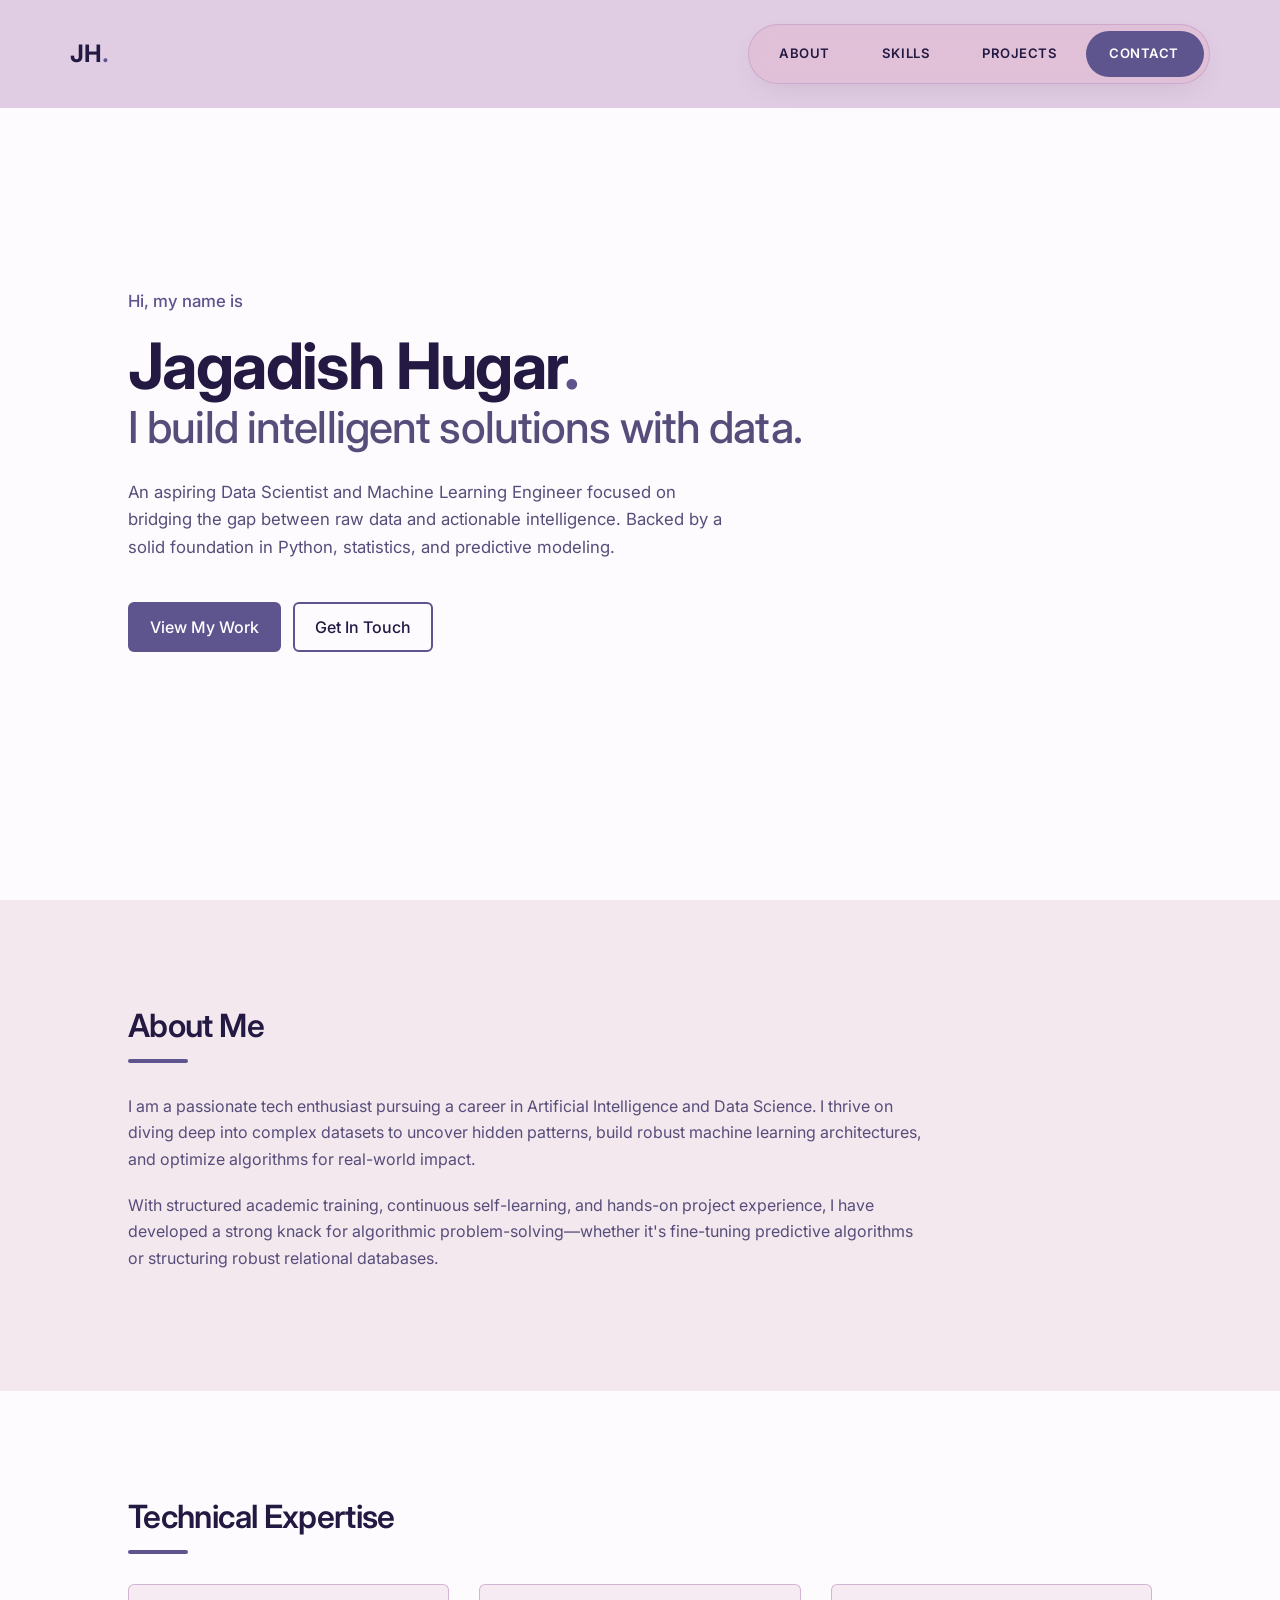
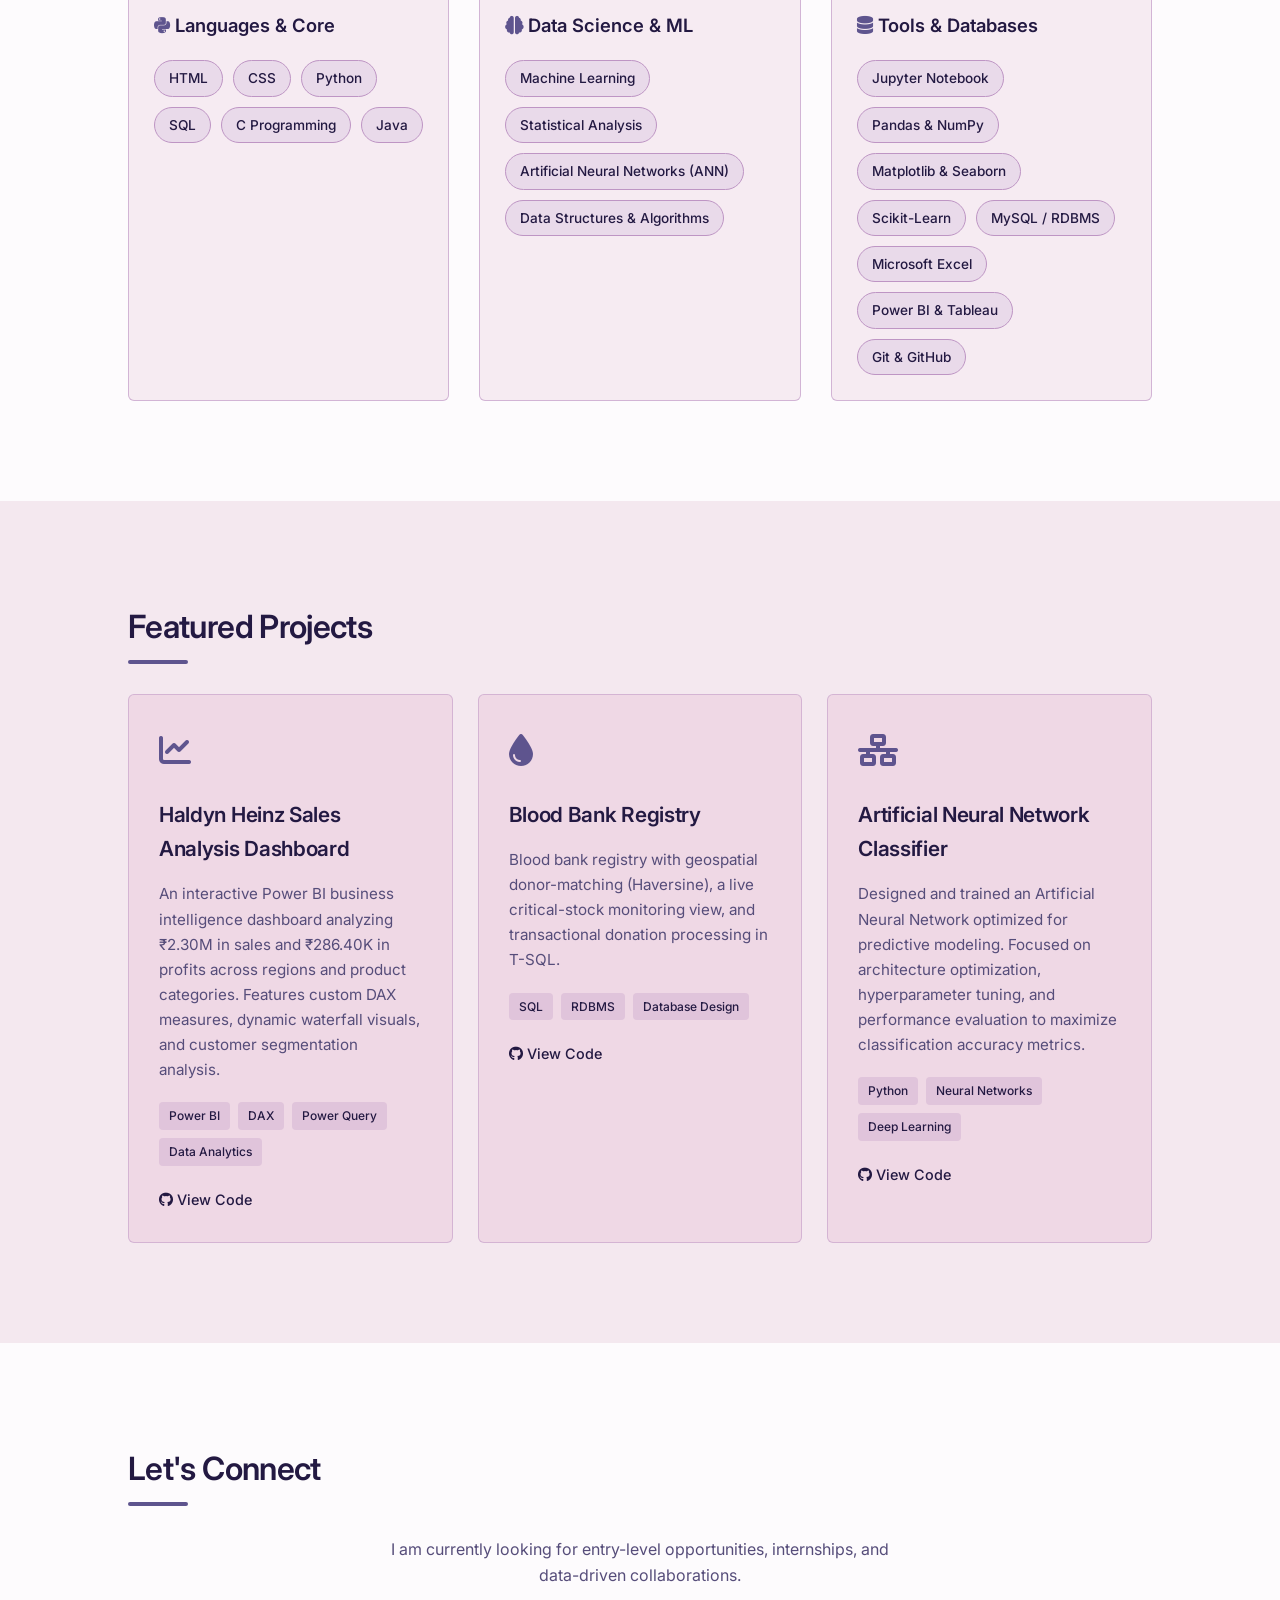
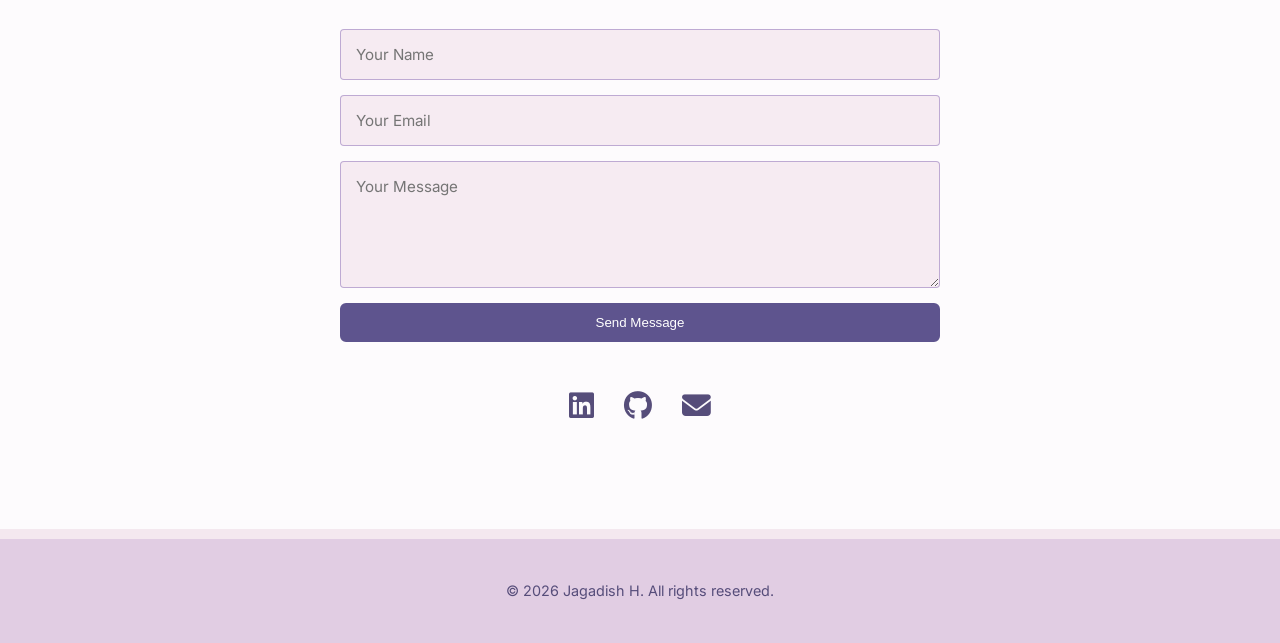
==== commit c34a71ca: "Remove nested Portfolio and Projects folders" ====
--- a/index.html
+++ b/index.html
@@ -1,210 +1,210 @@
-<!DOCTYPE html>
-<html lang="en">
-<head>
-    <meta charset="UTF-8">
-    <meta name="viewport" content="width=device-width, initial-scale=1.0">
-    <meta name="description" content="Jagadish Hugar — Aspiring Data Scientist and Machine Learning Engineer specializing in Python, statistics, and predictive modeling.">
-    <meta name="theme-color" content="#0a192f">
-    <title>Jagadish H | Aspiring Data Scientist</title>
-
-    <link rel="preconnect" href="https://cdnjs.cloudflare.com" crossorigin>
-    <link rel="preconnect" href="https://fonts.googleapis.com">
-    <link rel="preconnect" href="https://fonts.gstatic.com" crossorigin>
-
-    <link rel="stylesheet" href="style.css">
-    <link rel="stylesheet" href="https://cdnjs.cloudflare.com/ajax/libs/font-awesome/6.4.0/css/all.min.css">
-    <link href="https://fonts.googleapis.com/css2?family=Inter:wght@300;400;600;700&display=swap" rel="stylesheet">
-</head>
-<body>
-
-    <!-- Navigation Bar -->
-    <nav class="navbar" aria-label="Main Navigation">
-        <div class="nav-container">
-            <a href="#" class="logo">JH<span class="accent">.</span></a>
-
-            <div class="nav-pill" id="nav-pill">
-                <span class="nav-indicator" id="nav-indicator" aria-hidden="true"></span>
-                <ul class="nav-links" id="nav-links">
-                    <li><a href="#about" data-section="about">About</a></li>
-                    <li><a href="#skills" data-section="skills">Skills</a></li>
-                    <li><a href="#projects" data-section="projects">Projects</a></li>
-                    <li><a href="#contact" data-section="contact">Contact</a></li>
-                </ul>
-            </div>
-
-            <button class="menu-toggle" id="mobile-menu" aria-label="Toggle navigation menu" aria-expanded="false" aria-controls="nav-links">
-                <i class="fas fa-bars"></i>
-            </button>
-        </div>
-    </nav>
-
-    <main>
-        <!-- Hero Section -->
-        <header class="hero">
-            <div class="hero-content">
-                <p class="hero-subtitle">Hi, my name is</p>
-                <h1 class="hero-title">Jagadish Hugar<span class="accent">.</span></h1>
-                <h2 class="hero-slug">I build intelligent solutions with data.</h2>
-                <p class="hero-description">
-                    An aspiring Data Scientist and Machine Learning Engineer focused on bridging the gap between raw data and actionable intelligence. Backed by a solid foundation in Python, statistics, and predictive modeling.
-                </p>
-                <div class="hero-cta">
-                    <a href="#projects" class="btn btn-primary">View My Work</a>
-                    <a href="#contact" class="btn btn-secondary">Get In Touch</a>
-                </div>
-            </div>
-        </header>
-
-        <!-- About Section -->
-        <section id="about" class="section">
-            <div class="container">
-                <h2 class="section-title">About Me</h2>
-                <div class="about-grid">
-                    <div class="about-text">
-                        <p>I am a passionate tech enthusiast pursuing a career in Artificial Intelligence and Data Science. I thrive on diving deep into complex datasets to uncover hidden patterns, build robust machine learning architectures, and optimize algorithms for real-world impact.</p>
-                        <p>With structured academic training, continuous self-learning, and hands-on project experience, I have developed a strong knack for algorithmic problem-solving—whether it's fine-tuning predictive algorithms or structuring robust relational databases.</p>
-                    </div>
-                </div>
-            </div>
-        </section>
-
-        <!-- Skills Section -->
-        <section id="skills" class="section bg-light">
-            <div class="container">
-                <h2 class="section-title">Technical Expertise</h2>
-                <div class="skills-grid">
-                    <div class="skills-category">
-                        <h3><i class="fab fa-python accent"></i> Languages & Core</h3>
-                        <div class="skill-chips">
-                            <span class="chip">HTML</span>
-                            <span class="chip">CSS</span>
-                            <span class="chip">Python</span>
-                            <span class="chip">SQL</span>
-                            <span class="chip">C Programming</span>
-                            <span class="chip">Java</span>
-                        </div>
-                    </div>
-                    <div class="skills-category">
-                        <h3><i class="fas fa-brain accent"></i> Data Science & ML</h3>
-                        <div class="skill-chips">
-                            <span class="chip">Machine Learning</span>
-                            <span class="chip">Statistical Analysis</span>
-                            <span class="chip">Artificial Neural Networks (ANN)</span>
-                            <span class="chip">Data Structures & Algorithms</span>
-                        </div>
-                    </div>
-                    <div class="skills-category">
-                        <h3><i class="fas fa-database accent"></i> Tools & Databases</h3>
-                        <div class="skill-chips">
-                            <span class="chip">Jupyter Notebook</span>
-                            <span class="chip">Pandas & NumPy</span>
-                            <span class="chip">Matplotlib & Seaborn</span>
-                            <span class="chip">Scikit-Learn</span>
-                            <span class="chip">MySQL / RDBMS</span>
-                            <span class="chip">Microsoft Excel</span>
-                            <span class="chip">Power BI & Tableau</span>
-                            <span class="chip">Git & GitHub</span>
-                        </div>
-                    </div>
-                </div>
-            </div>
-        </section>
-
-        <!-- Projects Section -->
-        <section id="projects" class="section">
-            <div class="container">
-                <h2 class="section-title">Featured Projects</h2>
-                <div class="projects-grid">
-                    <!-- Project 1 -->
-                    <article class="project-card">
-                        <div class="project-content">
-                            <div class="project-icon"><i class="fas fa-chart-line"></i></div>
-                            <h3>Haldyn Heinz Sales Analysis Dashboard</h3>
-                            <p>An interactive Power BI business intelligence dashboard analyzing ₹2.30M in sales and ₹286.40K in profits across regions and product categories. Features custom DAX measures, dynamic waterfall visuals, and customer segmentation analysis.</p>
-                            <div class="project-tags">
-                                <span>Power BI</span>
-                                <span>DAX</span>
-                                <span>Power Query</span>
-                                <span>Data Analytics</span>
-                            </div>
-                            <div class="project-links">
-                                <a href="https://github.com/jagadishhugar/Haldyn-Heinz-Sales-Analysis-Dashboard" target="_blank" rel="noopener noreferrer"><i class="fab fa-github"></i> View Code</a>
-                            </div>
-                        </div>
-                    </article>
-
-                    <!-- Project 2 -->
-                    <article class="project-card">
-                        <div class="project-content">
-                            <div class="project-icon"><i class="fas fa-tint"></i></div>
-                            <h3>Blood Bank Registry</h3>
-                            <p>Blood bank registry with geospatial donor-matching (Haversine), a live critical-stock monitoring view, and transactional donation processing in T-SQL.</p>
-                            <div class="project-tags">
-                                <span>SQL</span>
-                                <span>RDBMS</span>
-                                <span>Database Design</span>
-                            </div>
-                            <div class="project-links">
-                                <a href="https://github.com/jagadishhugar/blood-bank-registry" target="_blank" rel="noopener noreferrer"><i class="fab fa-github"></i> View Code</a>
-                            </div>
-                        </div>
-                    </article>
-
-                    <!-- Project 3 -->
-                    <article class="project-card">
-                        <div class="project-content">
-                            <div class="project-icon"><i class="fas fa-network-wired"></i></div>
-                            <h3>Artificial Neural Network Classifier</h3>
-                            <p>Designed and trained an Artificial Neural Network optimized for predictive modeling. Focused on architecture optimization, hyperparameter tuning, and performance evaluation to maximize classification accuracy metrics.</p>
-                            <div class="project-tags">
-                                <span>Python</span>
-                                <span>Neural Networks</span>
-                                <span>Deep Learning</span>
-                            </div>
-                            <div class="project-links">
-                                <a href="https://github.com/maruthi63madhu-cloud/Ann-project" target="_blank" rel="noopener noreferrer"><i class="fab fa-github"></i> View Code</a>
-                            </div>
-                        </div>
-                    </article>
-                </div>
-            </div>
-        </section>
-
-        <!-- Contact Section -->
-        <section id="contact" class="section bg-light">
-            <div class="container">
-                <h2 class="section-title">Let's Connect</h2>
-                <p class="contact-subtitle">I am currently looking for entry-level opportunities, internships, and data-driven collaborations.</p>
-
-                <div class="contact-container">
-                    <form id="contact-form" class="contact-form">
-                        <label for="form-name" class="sr-only">Your Name</label>
-                        <input type="text" id="form-name" name="name" placeholder="Your Name" required>
-
-                        <label for="form-email" class="sr-only">Your Email</label>
-                        <input type="email" id="form-email" name="email" placeholder="Your Email" required>
-
-                        <label for="form-message" class="sr-only">Your Message</label>
-                        <textarea id="form-message" name="message" placeholder="Your Message" rows="5" required></textarea>
-
-                        <button type="submit" id="submit-btn" class="btn btn-primary">Send Message</button>
-                    </form>
-
-                    <div class="social-links">
-                        <a href="https://www.linkedin.com/in/jagadishhugar" target="_blank" rel="noopener noreferrer" aria-label="LinkedIn Profile"><i class="fab fa-linkedin"></i></a>
-                        <a href="https://github.com/jagadishhugar" target="_blank" rel="noopener noreferrer" aria-label="GitHub Profile"><i class="fab fa-github"></i></a>
-                        <a href="mailto:jagadishhugar@example.com" aria-label="Send Email"><i class="fas fa-envelope"></i></a>
-                    </div>
-                </div>
-            </div>
-        </section>
-    </main>
-
-    <!-- Footer -->
-    <footer>
-        <p>&copy; <span id="current-year">2026</span> Jagadish H. All rights reserved.</p>
-    </footer>
-
-    <script src="script.js" defer></script>
-</body>
+<!DOCTYPE html>
+<html lang="en">
+<head>
+    <meta charset="UTF-8">
+    <meta name="viewport" content="width=device-width, initial-scale=1.0">
+    <meta name="description" content="Jagadish Hugar — Aspiring Data Scientist and Machine Learning Engineer specializing in Python, statistics, and predictive modeling.">
+    <meta name="theme-color" content="#0a192f">
+    <title>Jagadish H | Aspiring Data Scientist</title>
+
+    <link rel="preconnect" href="https://cdnjs.cloudflare.com" crossorigin>
+    <link rel="preconnect" href="https://fonts.googleapis.com">
+    <link rel="preconnect" href="https://fonts.gstatic.com" crossorigin>
+
+    <link rel="stylesheet" href="style.css">
+    <link rel="stylesheet" href="https://cdnjs.cloudflare.com/ajax/libs/font-awesome/6.4.0/css/all.min.css">
+<link href="https://fonts.googleapis.com/css2?family=Inter:wght@400;500;600;700&display=swap" rel="stylesheet">
+</head>
+<body>
+
+    <!-- Navigation Bar -->
+    <nav class="navbar" aria-label="Main Navigation">
+        <div class="nav-container">
+            <a href="#" class="logo">JH<span class="accent">.</span></a>
+
+            <div class="nav-pill" id="nav-pill">
+                <span class="nav-indicator" id="nav-indicator" aria-hidden="true"></span>
+                <ul class="nav-links" id="nav-links">
+                    <li><a href="#about" data-section="about">About</a></li>
+                    <li><a href="#skills" data-section="skills">Skills</a></li>
+                    <li><a href="#projects" data-section="projects">Projects</a></li>
+                    <li><a href="#contact" data-section="contact">Contact</a></li>
+                </ul>
+            </div>
+
+            <button class="menu-toggle" id="mobile-menu" aria-label="Toggle navigation menu" aria-expanded="false" aria-controls="nav-links">
+                <i class="fas fa-bars"></i>
+            </button>
+        </div>
+    </nav>
+
+    <main>
+        <!-- Hero Section -->
+        <header class="hero">
+            <div class="hero-content">
+                <p class="hero-subtitle">Hi, my name is</p>
+                <h1 class="hero-title">Jagadish Hugar<span class="accent">.</span></h1>
+                <h2 class="hero-slug">I build intelligent solutions with data.</h2>
+                <p class="hero-description">
+                    An aspiring Data Scientist and Machine Learning Engineer focused on bridging the gap between raw data and actionable intelligence. Backed by a solid foundation in Python, statistics, and predictive modeling.
+                </p>
+                <div class="hero-cta">
+                    <a href="#projects" class="btn btn-primary">View My Work</a>
+                    <a href="#contact" class="btn btn-secondary">Get In Touch</a>
+                </div>
+            </div>
+        </header>
+
+        <!-- About Section -->
+        <section id="about" class="section">
+            <div class="container">
+                <h2 class="section-title">About Me</h2>
+                <div class="about-grid">
+                    <div class="about-text">
+                        <p>I am a passionate tech enthusiast pursuing a career in Artificial Intelligence and Data Science. I thrive on diving deep into complex datasets to uncover hidden patterns, build robust machine learning architectures, and optimize algorithms for real-world impact.</p>
+                        <p>With structured academic training, continuous self-learning, and hands-on project experience, I have developed a strong knack for algorithmic problem-solving—whether it's fine-tuning predictive algorithms or structuring robust relational databases.</p>
+                    </div>
+                </div>
+            </div>
+        </section>
+
+        <!-- Skills Section -->
+        <section id="skills" class="section bg-light">
+            <div class="container">
+                <h2 class="section-title">Technical Expertise</h2>
+                <div class="skills-grid">
+                    <div class="skills-category">
+                        <h3><i class="fab fa-python accent"></i> Languages & Core</h3>
+                        <div class="skill-chips">
+                            <span class="chip">HTML</span>
+                            <span class="chip">CSS</span>
+                            <span class="chip">Python</span>
+                            <span class="chip">SQL</span>
+                            <span class="chip">C Programming</span>
+                            <span class="chip">Java</span>
+                        </div>
+                    </div>
+                    <div class="skills-category">
+                        <h3><i class="fas fa-brain accent"></i> Data Science & ML</h3>
+                        <div class="skill-chips">
+                            <span class="chip">Machine Learning</span>
+                            <span class="chip">Statistical Analysis</span>
+                            <span class="chip">Artificial Neural Networks (ANN)</span>
+                            <span class="chip">Data Structures & Algorithms</span>
+                        </div>
+                    </div>
+                    <div class="skills-category">
+                        <h3><i class="fas fa-database accent"></i> Tools & Databases</h3>
+                        <div class="skill-chips">
+                            <span class="chip">Jupyter Notebook</span>
+                            <span class="chip">Pandas & NumPy</span>
+                            <span class="chip">Matplotlib & Seaborn</span>
+                            <span class="chip">Scikit-Learn</span>
+                            <span class="chip">MySQL / RDBMS</span>
+                            <span class="chip">Microsoft Excel</span>
+                            <span class="chip">Power BI & Tableau</span>
+                            <span class="chip">Git & GitHub</span>
+                        </div>
+                    </div>
+                </div>
+            </div>
+        </section>
+
+        <!-- Projects Section -->
+        <section id="projects" class="section">
+            <div class="container">
+                <h2 class="section-title">Featured Projects</h2>
+                <div class="projects-grid">
+                    <!-- Project 1 -->
+                    <article class="project-card">
+                        <div class="project-content">
+                            <div class="project-icon"><i class="fas fa-chart-line"></i></div>
+                            <h3>Haldyn Heinz Sales Analysis Dashboard</h3>
+                            <p>An interactive Power BI business intelligence dashboard analyzing ₹2.30M in sales and ₹286.40K in profits across regions and product categories. Features custom DAX measures, dynamic waterfall visuals, and customer segmentation analysis.</p>
+                            <div class="project-tags">
+                                <span>Power BI</span>
+                                <span>DAX</span>
+                                <span>Power Query</span>
+                                <span>Data Analytics</span>
+                            </div>
+                            <div class="project-links">
+                                <a href="https://github.com/jagadishhugar/Haldyn-Heinz-Sales-Analysis-Dashboard" target="_blank" rel="noopener noreferrer"><i class="fab fa-github"></i> View Code</a>
+                            </div>
+                        </div>
+                    </article>
+
+                    <!-- Project 2 -->
+                    <article class="project-card">
+                        <div class="project-content">
+                            <div class="project-icon"><i class="fas fa-tint"></i></div>
+                            <h3>Blood Bank Registry</h3>
+                            <p>Blood bank registry with geospatial donor-matching (Haversine), a live critical-stock monitoring view, and transactional donation processing in T-SQL.</p>
+                            <div class="project-tags">
+                                <span>SQL</span>
+                                <span>RDBMS</span>
+                                <span>Database Design</span>
+                            </div>
+                            <div class="project-links">
+                                <a href="https://github.com/jagadishhugar/blood-bank-registry" target="_blank" rel="noopener noreferrer"><i class="fab fa-github"></i> View Code</a>
+                            </div>
+                        </div>
+                    </article>
+
+                    <!-- Project 3 -->
+                    <article class="project-card">
+                        <div class="project-content">
+                            <div class="project-icon"><i class="fas fa-network-wired"></i></div>
+                            <h3>Artificial Neural Network Classifier</h3>
+                            <p>Designed and trained an Artificial Neural Network optimized for predictive modeling. Focused on architecture optimization, hyperparameter tuning, and performance evaluation to maximize classification accuracy metrics.</p>
+                            <div class="project-tags">
+                                <span>Python</span>
+                                <span>Neural Networks</span>
+                                <span>Deep Learning</span>
+                            </div>
+                            <div class="project-links">
+                                <a href="https://github.com/maruthi63madhu-cloud/Ann-project" target="_blank" rel="noopener noreferrer"><i class="fab fa-github"></i> View Code</a>
+                            </div>
+                        </div>
+                    </article>
+                </div>
+            </div>
+        </section>
+
+        <!-- Contact Section -->
+        <section id="contact" class="section bg-light">
+            <div class="container">
+                <h2 class="section-title">Let's Connect</h2>
+                <p class="contact-subtitle">I am currently looking for entry-level opportunities, internships, and data-driven collaborations.</p>
+
+                <div class="contact-container">
+                    <form id="contact-form" class="contact-form">
+                        <label for="form-name" class="sr-only">Your Name</label>
+                        <input type="text" id="form-name" name="name" placeholder="Your Name" required>
+
+                        <label for="form-email" class="sr-only">Your Email</label>
+                        <input type="email" id="form-email" name="email" placeholder="Your Email" required>
+
+                        <label for="form-message" class="sr-only">Your Message</label>
+                        <textarea id="form-message" name="message" placeholder="Your Message" rows="5" required></textarea>
+
+                        <button type="submit" id="submit-btn" class="btn btn-primary">Send Message</button>
+                    </form>
+
+                    <div class="social-links">
+                        <a href="https://www.linkedin.com/in/jagadishhugar" target="_blank" rel="noopener noreferrer" aria-label="LinkedIn Profile"><i class="fab fa-linkedin"></i></a>
+                        <a href="https://github.com/jagadishhugar" target="_blank" rel="noopener noreferrer" aria-label="GitHub Profile"><i class="fab fa-github"></i></a>
+                        <a href="mailto:jagadishhugar2207@gmail.com" aria-label="Send Email"><i class="fas fa-envelope"></i></a>   
+                    </div>
+                </div>
+            </div>
+        </section>
+    </main>
+
+    <!-- Footer -->
+    <footer>
+        <p>&copy; <span id="current-year">2026</span> Jagadish H. All rights reserved.</p>
+    </footer>
+
+    <script src="script.js" defer></script>
+</body>
 </html>
--- a/style.css
+++ b/style.css
@@ -1,482 +1,514 @@
-/* --- Base Variables & Reset --- */
-:root {
-    --bg-dark: #f0eaea;
-    --bg-light-dark: #f0f4f8;
-    --text-light: #111827;
-    --text-muted: #4b5563;
-    --border-color: #cbd5e1;
-    --accent: #a73236;
-    --accent-hover: #862629;
-    --font-sans: 'Inter', sans-serif;
-    --transition: all 0.3s ease;
-}
-
-* {
-    margin: 0;
-    padding: 0;
-    box-sizing: border-box;
-}
-
-html {
-    scroll-behavior: smooth;
-}
-
-body {
-    background-color: var(--bg-dark);
-    color: var(--text-light);
-    font-family: var(--font-sans);
-    line-height: 1.6;
-}
-
-.container {
-    max-width: 1200px;
-    margin: 0 auto;
-    width: 100%;
-}
-
-.sr-only {
-    position: absolute;
-    width: 1px;
-    height: 1px;
-    padding: 0;
-    margin: -1px;
-    overflow: hidden;
-    clip: rect(0, 0, 0, 0);
-    white-space: nowrap;
-    border: 0;
-}
-
-.accent {
-    color: var(--accent);
-}
-
-/* Accessible Focus States */
-a:focus-visible,
-button:focus-visible,
-input:focus-visible,
-textarea:focus-visible {
-    outline: 2px solid var(--accent);
-    outline-offset: 3px;
-}
-
-/* --- Layout Components --- */
-.section {
-    padding: 100px 10%;
-}
-
-.bg-light {
-    background-color: var(--bg-light-dark);
-}
-
-.section-title {
-    font-size: 2rem;
-    font-weight: 700;
-    margin-bottom: 40px;
-    position: relative;
-    display: inline-block;
-}
-
-.section-title::after {
-    content: '';
-    position: absolute;
-    bottom: -10px;
-    left: 0;
-    width: 60px;
-    height: 4px;
-    background-color: var(--accent);
-    border-radius: 2px;
-}
-
-/* --- Buttons --- */
-.btn {
-    display: inline-block;
-    padding: 10px 20px;
-    border-radius: 6px;
-    font-weight: 500;
-    text-decoration: none;
-    transition: background-color 0.2s ease, border-color 0.2s ease, color 0.2s ease;
-    cursor: pointer;
-    border: 2px solid transparent;
-}
-
-.btn-primary {
-    background-color: var(--accent);
-    border-color: var(--accent);
-    color: #ffffff;
-}
-
-.btn-primary:hover {
-    background-color: var(--accent-hover);
-    border-color: var(--accent-hover);
-}
-
-.btn-secondary {
-    background-color: transparent;
-    border-color: var(--accent);
-    color: var(--text-light);
-    margin-left: 15px;
-}
-
-.btn-secondary:hover {
-    background-color: var(--accent);
-    border-color: var(--accent);
-    color: #ffffff;
-    
-}
-
-/* --- Navigation Bar --- */
-.navbar {
-    position: fixed;
-    top: 0;
-    width: 100%;
-    background-color: transparent;
-    z-index: 1000;
-    transition: var(--transition);
-}
-
-.navbar.scrolled {
-    background-color: rgba(255, 255, 255, 0.85);
-    backdrop-filter: blur(10px);
-}
-
-.nav-container {
-    display: flex;
-    justify-content: space-between;
-    align-items: center;
-    max-width: 1200px;
-    margin: 0 auto;
-    padding: 24px 30px;
-    position: relative;
-}
-
-.logo {
-    font-size: 1.5rem;
-    font-weight: 700;
-    color: var(--text-light);
-    text-decoration: none;
-}
-
-.nav-pill {
-    position: relative;
-    background-color: rgba(240, 244, 248, 0.85);
-    backdrop-filter: blur(12px);
-    border: 1px solid rgba(167, 50, 54, 0.2);
-    border-radius: 50px;
-    padding: 6px;
-    box-shadow: 0 10px 30px -10px rgba(0, 0, 0, 0.08);
-}
-
-.nav-indicator {
-    position: absolute;
-    top: 6px;
-    height: calc(100% - 12px);
-    width: 0;
-    left: 0;
-    background-color: var(--accent);
-    border-radius: 50px;
-    opacity: 0;
-    transition: left 0.3s ease, width 0.3s ease, opacity 0.2s ease;
-    pointer-events: none;
-    z-index: 0;
-}
-
-.nav-links {
-    position: relative;
-    display: flex;
-    list-style: none;
-    gap: 4px;
-    z-index: 1;
-}
-
-.nav-links li a {
-    position: relative;
-    display: inline-block;
-    color: var(--text-light);
-    text-decoration: none;
-    padding: 12px 24px;
-    border-radius: 50px;
-    font-size: 0.82rem;
-    font-weight: 700;
-    letter-spacing: 0.5px;
-    text-transform: uppercase;
-    transition: color 0.25s ease;
-}
-
-.nav-links li a.on-indicator {
-    color: #ffffff;
-}
-
-.menu-toggle {
-    display: none;
-    font-size: 1.5rem;
-    cursor: pointer;
-    background: none;
-    border: none;
-    color: var(--text-light);
-}
-
-/* --- Hero Section --- */
-.hero {
-    height: 100vh;
-    display: flex;
-    align-items: center;
-    padding: 0 10%;
-}
-
-.hero-subtitle {
-    color: var(--accent);
-    font-size: 1.1rem;
-    margin-bottom: 15px;
-}
-
-.hero-title {
-    font-size: 4rem;
-    font-weight: 700;
-    line-height: 1.1;
-}
-
-.hero-slug {
-    font-size: 3rem;
-    color: var(--text-muted);
-    font-weight: 700;
-    margin-bottom: 25px;
-}
-
-.hero-description {
-    max-width: 600px;
-    color: var(--text-muted);
-    font-size: 1.1rem;
-    margin-bottom: 40px;
-}
-
-/* --- About Section --- */
-.about-grid {
-    max-width: 800px;
-}
-
-.about-text p {
-    margin-bottom: 20px;
-    color: var(--text-muted);
-}
-
-/* --- Skills Section --- */
-.skills-grid {
-    display: grid;
-    grid-template-columns: repeat(auto-fit, minmax(280px, 1fr));
-    gap: 30px;
-}
-
-.skills-category:hover {
-    border-color: var(--accent);
-}
-
-.skills-category {
-    background: var(--bg-dark);
-    padding: 25px;
-    border-radius: 6px;
-    border: 1px solid rgba(167, 50, 54, 0.2);
-}
-
-.skills-category h3 {
-    font-size: 1.2rem;
-    margin-bottom: 20px;
-}
-
-.skill-chips {
-    display: flex;
-    flex-wrap: wrap;
-    gap: 10px;
-}
-
-.chip {
-    background-color: var(--bg-light-dark);
-    color: var(--accent);
-    border: 1px solid var(--accent);
-    padding: 6px 14px;
-    border-radius: 20px;
-    font-size: 0.85rem;
-    font-weight: 600;
-}
-
-/* --- Projects Section --- */
-.projects-grid {
-    display: grid;
-    grid-template-columns: repeat(auto-fit, minmax(300px, 1fr));
-    gap: 25px;
-}
-
-.project-card {
-    background-color: var(--bg-light-dark);
-    border-radius: 6px;
-    padding: 30px;
-    transition: var(--transition);
-    border: 1px solid transparent;
-}
-
-.project-card:hover {
-    border-color: var(--accent);
-}
-
-.project-icon {
-    font-size: 2rem;
-    color: var(--accent);
-    margin-bottom: 20px;
-}
-
-.project-card h3 {
-    margin-bottom: 15px;
-    font-size: 1.4rem;
-}
-
-.project-card p {
-    color: var(--text-muted);
-    font-size: 0.95rem;
-    margin-bottom: 20px;
-}
-
-.project-tags {
-    display: flex;
-    flex-wrap: wrap;
-    gap: 8px;
-    margin-bottom: 20px;
-}
-
-.project-tags span {
-    font-size: 0.75rem;
-    color: var(--text-muted);
-    background: var(--bg-dark);
-    padding: 4px 10px;
-    border-radius: 4px;
-}
-
-.project-links a {
-    color: var(--text-light);
-    text-decoration: none;
-    font-size: 0.9rem;
-    transition: var(--transition);
-}
-
-.project-links a:hover {
-    color: var(--accent);
-}
-
-/* --- Contact Section --- */
-.contact-subtitle {
-    text-align: center;
-    max-width: 500px;
-    margin: 0 auto 40px auto;
-    color: var(--text-muted);
-}
-
-.contact-container {
-    max-width: 600px;
-    margin: 0 auto;
-}
-
-.contact-form {
-    display: flex;
-    flex-direction: column;
-    gap: 15px;
-    margin-bottom: 40px;
-}
-
-.contact-form input, .contact-form textarea {
-    background-color: var(--bg-dark);
-    border: 1px solid rgba(167, 50, 54, 0.3);
-    padding: 15px;
-    color: var(--text-light);
-    border-radius: 4px;
-    font-family: var(--font-sans);
-    outline: none;
-    transition: var(--transition);
-    
-}
-
-.contact-form input:focus, .contact-form textarea:focus {
-    border-color: var(--accent);
-}
-
-.contact-form input:hover, .contact-form textarea:hover {
-    border-color: var(--accent);
-}
-
-.social-links {
-    display: flex;
-    justify-content: center;
-    gap: 30px;
-}
-
-.social-links a {
-    color: var(--text-muted);
-    font-size: 1.8rem;
-    transition: var(--transition);
-}
-
-.social-links a:hover {
-    color: var(--accent);
-}
-
-/* --- Footer --- */
-footer {
-    text-align: center;
-    padding: 40px;
-    font-size: 0.9rem;
-    color: var(--text-muted);
-    border-top: 1px solid rgba(167, 50, 54, 0.15);
-}
-
-/* --- Responsive Media Queries --- */
-@media (max-width: 768px) {
-    .hero-title { font-size: 2.8rem; }
-    .hero-slug { font-size: 2rem; }
-
-    .nav-pill {
-        display: none;
-        position: absolute;
-        top: 100%;
-        left: 0;
-        right: 0;
-        margin-top: 10px;
-        border-radius: 12px;
-        background-color: rgba(255, 255, 255, 0.98);
-    }
-
-    .nav-pill.active {
-        display: block;
-    }
-
-    .nav-indicator {
-        display: none;
-    }
-
-    .nav-links {
-        flex-direction: column;
-        gap: 0;
-    }
-
-    .nav-links li a {
-        display: block;
-        border-radius: 8px;
-        padding: 14px 20px;
-    }
-
-    .nav-links li a.on-indicator {
-        background-color: var(--accent);
-        color: #ffffff;
-    }
-
-    .menu-toggle { display: block; }
-    .section { padding: 60px 5%; }
-}
-
-@media (prefers-reduced-motion: reduce) {
-    html {
-        scroll-behavior: auto;
-    }
-    *,
-    *::before,
-    *::after {
-        transition-duration: 0.01ms !important;
-        animation-duration: 0.01ms !important;
-    }
+/* --- Base Variables & Reset --- */
+:root {
+    --bg-odd: #fdfbfd;
+    --bg-even: #f4e8ef;
+    --surface-tint: rgba(224, 177, 203, 0.28);
+    --text-primary: #231942;
+    --text-muted: #564d7a;
+    --border-color: #be95c4;
+    --accent: #5e548e;
+    --accent-hover: #231942;
+    --accent-soft: #9f86c0;
+    --font-sans: 'Inter', -apple-system, BlinkMacSystemFont, 'Segoe UI', Roboto, sans-serif;
+    --transition: all 0.3s ease;
+}
+
+* {
+    margin: 0;
+    padding: 0;
+    box-sizing: border-box;
+}
+
+html {
+    scroll-behavior: smooth;
+}
+
+body {
+    background-color: var(--bg-odd);
+    color: var(--text-primary);
+    font-family: var(--font-sans);
+    font-size: 16px;
+    font-weight: 400;
+    line-height: 1.65;
+    -webkit-font-smoothing: antialiased;
+}
+
+.container {
+    max-width: 1200px;
+    margin: 0 auto;
+    width: 100%;
+}
+
+.sr-only {
+    position: absolute;
+    width: 1px;
+    height: 1px;
+    padding: 0;
+    margin: -1px;
+    overflow: hidden;
+    clip: rect(0, 0, 0, 0);
+    white-space: nowrap;
+    border: 0;
+}
+
+.accent {
+    color: var(--accent);
+}
+
+/* Accessible Focus States */
+a:focus-visible,
+button:focus-visible,
+input:focus-visible,
+textarea:focus-visible {
+    outline: 2px solid var(--accent);
+    outline-offset: 3px;
+}
+
+/* --- Alternating Odd / Even Backgrounds Across <main> --- */
+main > *:nth-child(odd) {
+    background-color: var(--bg-odd);
+}
+
+main > *:nth-child(even) {
+    background-color: var(--bg-even);
+}
+
+/* --- Layout Components --- */
+.section {
+    padding: 100px 10%;
+}
+
+.section-title {
+    font-size: 2rem;
+    font-weight: 600;
+    letter-spacing: -0.02em;
+    margin-bottom: 40px;
+    position: relative;
+    display: inline-block;
+}
+
+.section-title::after {
+    content: '';
+    position: absolute;
+    bottom: -10px;
+    left: 0;
+    width: 60px;
+    height: 4px;
+    background-color: var(--accent);
+    border-radius: 2px;
+}
+
+/* --- Buttons --- */
+.btn {
+    display: inline-block;
+    padding: 10px 20px;
+    border-radius: 6px;
+    font-weight: 500;
+    text-decoration: none;
+    transition: background-color 0.2s ease, border-color 0.2s ease, color 0.2s ease;
+    cursor: pointer;
+    border: 2px solid transparent;
+}
+
+.btn-primary {
+    background-color: var(--accent);
+    border-color: var(--accent);
+    color: #ffffff;
+}
+
+.btn-primary:hover {
+    background-color: var(--accent-hover);
+    border-color: var(--accent-hover);
+}
+
+.btn-secondary {
+    background-color: transparent;
+    border-color: var(--accent);
+    color: var(--text-primary);
+}
+
+.btn-secondary:hover {
+    background-color: var(--accent-hover);
+    border-color: var(--accent-hover);
+    color: #ffffff;
+}
+
+/* --- Navigation Bar --- */
+.navbar {
+    position: fixed;
+    top: 0;
+    width: 100%;
+    background-color: rgba(190, 149, 196, 0.45);
+    z-index: 1000;
+    transition: var(--transition);
+}
+
+.navbar.scrolled {
+    background-color: rgba(190, 149, 196, 0.45); /* --bg-even tint */
+    backdrop-filter: blur(10px);
+}
+
+
+.nav-container {
+    display: flex;
+    justify-content: space-between;
+    align-items: center;
+    max-width: 1200px;
+    margin: 0 auto;
+    padding: 24px 30px;
+    position: relative;
+}
+
+.logo {
+    font-size: 1.5rem;
+    font-weight: 700;
+    color: var(--text-primary);
+    text-decoration: none;
+}
+
+.nav-pill {
+    position: relative;
+    background-color: rgba(224, 177, 203, 0.45);
+    backdrop-filter: blur(12px);
+    border: 1px solid rgba(190, 149, 196, 0.55);
+    border-radius: 50px;
+    padding: 6px;
+    box-shadow: 0 10px 30px -10px rgba(35, 25, 66, 0.12);
+}
+
+.nav-indicator {
+    position: absolute;
+    top: 6px;
+    height: calc(100% - 12px);
+    width: 0;
+    left: 0;
+    background-color: var(--accent);
+    border-radius: 50px;
+    opacity: 0;
+    transition: left 0.3s ease, width 0.3s ease, opacity 0.2s ease;
+    pointer-events: none;
+    z-index: 0;
+}
+
+.nav-links {
+    position: relative;
+    display: flex;
+    list-style: none;
+    gap: 4px;
+    z-index: 1;
+}
+
+.nav-links li a {
+    position: relative;
+    display: inline-block;
+    color: var(--text-primary);
+    text-decoration: none;
+    padding: 12px 24px;
+    border-radius: 50px;
+    font-size: 0.82rem;
+    font-weight: 600;
+    letter-spacing: 0.04em;
+    text-transform: uppercase;
+    transition: color 0.25s ease;
+}
+
+.nav-links li a.on-indicator {
+    color: #ffffff;
+}
+
+.menu-toggle {
+    display: none;
+    font-size: 1.5rem;
+    cursor: pointer;
+    background: none;
+    border: none;
+    color: var(--text-primary);
+}
+
+/* --- Hero Section --- */
+.hero {
+    min-height: 100vh;
+    display: flex;
+    align-items: center;
+    padding: 120px 10% 80px;
+}
+
+.hero-subtitle {
+    color: var(--accent);
+    font-size: 1.05rem;
+    font-weight: 500;
+    margin-bottom: 15px;
+}
+
+.hero-title {
+    font-size: 4rem;
+    font-weight: 700;
+    letter-spacing: -0.025em;
+    line-height: 1.1;
+}
+
+.hero-slug {
+    font-size: 2.75rem;
+    color: var(--text-muted);
+    font-weight: 500;
+    letter-spacing: -0.02em;
+    line-height: 1.2;
+    margin-bottom: 25px;
+}
+
+.hero-description {
+    max-width: 600px;
+    color: var(--text-muted);
+    font-size: 1.05rem;
+    margin-bottom: 40px;
+}
+
+.hero-cta {
+    display: flex;
+    flex-wrap: wrap;
+    gap: 12px;
+}
+
+/* --- About Section --- */
+.about-grid {
+    max-width: 800px;
+}
+
+.about-text p {
+    margin-bottom: 20px;
+    color: var(--text-muted);
+}
+
+/* --- Skills Section --- */
+.skills-grid {
+    display: grid;
+    grid-template-columns: repeat(auto-fit, minmax(280px, 1fr));
+    gap: 30px;
+}
+
+.skills-category {
+    background: rgba(224, 177, 203, 0.22);
+    padding: 25px;
+    border-radius: 6px;
+    border: 1px solid rgba(190, 149, 196, 0.65);
+    transition: var(--transition);
+}
+
+.skills-category:hover {
+    border-color: var(--accent);
+}
+
+.skills-category h3 {
+    font-size: 1.15rem;
+    font-weight: 600;
+    margin-bottom: 20px;
+}
+
+.skill-chips {
+    display: flex;
+    flex-wrap: wrap;
+    gap: 10px;
+}
+
+.chip {
+    background-color: rgba(159, 134, 192, 0.16);
+    color: var(--text-primary);
+    border: 1px solid var(--border-color);
+    padding: 6px 14px;
+    border-radius: 20px;
+    font-size: 0.85rem;
+    font-weight: 500;
+}
+
+/* --- Projects Section --- */
+.projects-grid {
+    display: grid;
+    grid-template-columns: repeat(auto-fit, minmax(300px, 1fr));
+    gap: 25px;
+}
+
+.project-card {
+    background-color: var(--surface-tint);
+    border-radius: 6px;
+    padding: 30px;
+    transition: var(--transition);
+    border: 1px solid rgba(190, 149, 196, 0.55);
+}
+
+.project-card:hover {
+    border-color: var(--accent);
+}
+
+.project-icon {
+    font-size: 2rem;
+    color: var(--accent);
+    margin-bottom: 20px;
+}
+
+.project-card h3 {
+    margin-bottom: 15px;
+    font-size: 1.3rem;
+    font-weight: 600;
+    letter-spacing: -0.015em;
+}
+
+.project-card p {
+    color: var(--text-muted);
+    font-size: 0.95rem;
+    margin-bottom: 20px;
+}
+
+.project-tags {
+    display: flex;
+    flex-wrap: wrap;
+    gap: 8px;
+    margin-bottom: 20px;
+}
+
+.project-tags span {
+    font-size: 0.75rem;
+    font-weight: 500;
+    color: var(--text-primary);
+    background: rgba(190, 149, 196, 0.3);
+    padding: 4px 10px;
+    border-radius: 4px;
+}
+
+.project-links a {
+    color: var(--text-primary);
+    text-decoration: none;
+    font-size: 0.9rem;
+    font-weight: 500;
+    transition: var(--transition);
+}
+
+.project-links a:hover {
+    color: var(--accent);
+}
+
+/* --- Contact Section --- */
+.contact-subtitle {
+    text-align: center;
+    max-width: 500px;
+    margin: 0 auto 40px auto;
+    color: var(--text-muted);
+}
+
+.contact-container {
+    max-width: 600px;
+    margin: 0 auto;
+}
+
+.contact-form {
+    display: flex;
+    flex-direction: column;
+    gap: 15px;
+    margin-bottom: 40px;
+}
+
+.contact-form input,
+.contact-form textarea {
+    background-color: rgba(224, 177, 203, 0.22);
+    border: 1px solid rgba(159, 134, 192, 0.65);
+    padding: 15px;
+    color: var(--text-primary);
+    border-radius: 4px;
+    font-family: var(--font-sans);
+    font-size: 0.95rem;
+    outline: none;
+    transition: var(--transition);
+}
+
+.contact-form input:focus,
+.contact-form textarea:focus {
+    border-color: var(--accent);
+}
+
+.contact-form input:hover,
+.contact-form textarea:hover {
+    border-color: var(--accent-soft);
+}
+
+.social-links {
+    display: flex;
+    justify-content: center;
+    gap: 30px;
+}
+
+.social-links a {
+    color: var(--text-muted);
+    font-size: 1.8rem;
+    transition: var(--transition);
+}
+
+.social-links a:hover {
+    color: var(--accent);
+}
+
+/* --- Footer --- */
+
+footer {
+    text-align: center;
+    padding: 40px;
+    font-size: 0.9rem;
+    color: var(--text-muted);
+    background-color: rgba(190, 149, 196, 0.45);
+    border-top: 10px solid var(--bg-even);
+}
+
+
+/* --- Responsive Media Queries --- */
+@media (max-width: 768px) {
+    .hero-title { font-size: 2.8rem; }
+    .hero-slug { font-size: 1.9rem; }
+
+    .nav-pill {
+        display: none;
+        position: absolute;
+        top: 100%;
+        left: 0;
+        right: 0;
+        margin-top: 10px;
+        border-radius: 12px;
+        background-color: rgba(253, 251, 253, 0.98);
+    }
+
+    .nav-pill.active {
+        display: block;
+    }
+
+    .nav-indicator {
+        display: none;
+    }
+
+    .nav-links {
+        flex-direction: column;
+        gap: 0;
+    }
+
+    .nav-links li a {
+        display: block;
+        border-radius: 8px;
+        padding: 14px 20px;
+    }
+
+    .nav-links li a.on-indicator {
+        background-color: var(--accent);
+        color: #ffffff;
+    }
+
+    .menu-toggle { display: block; }
+    .section { padding: 60px 5%; }
+}
+
+@media (prefers-reduced-motion: reduce) {
+    html {
+        scroll-behavior: auto;
+    }
+    *,
+    *::before,
+    *::after {
+        transition-duration: 0.01ms !important;
+        animation-duration: 0.01ms !important;
+    }
 }
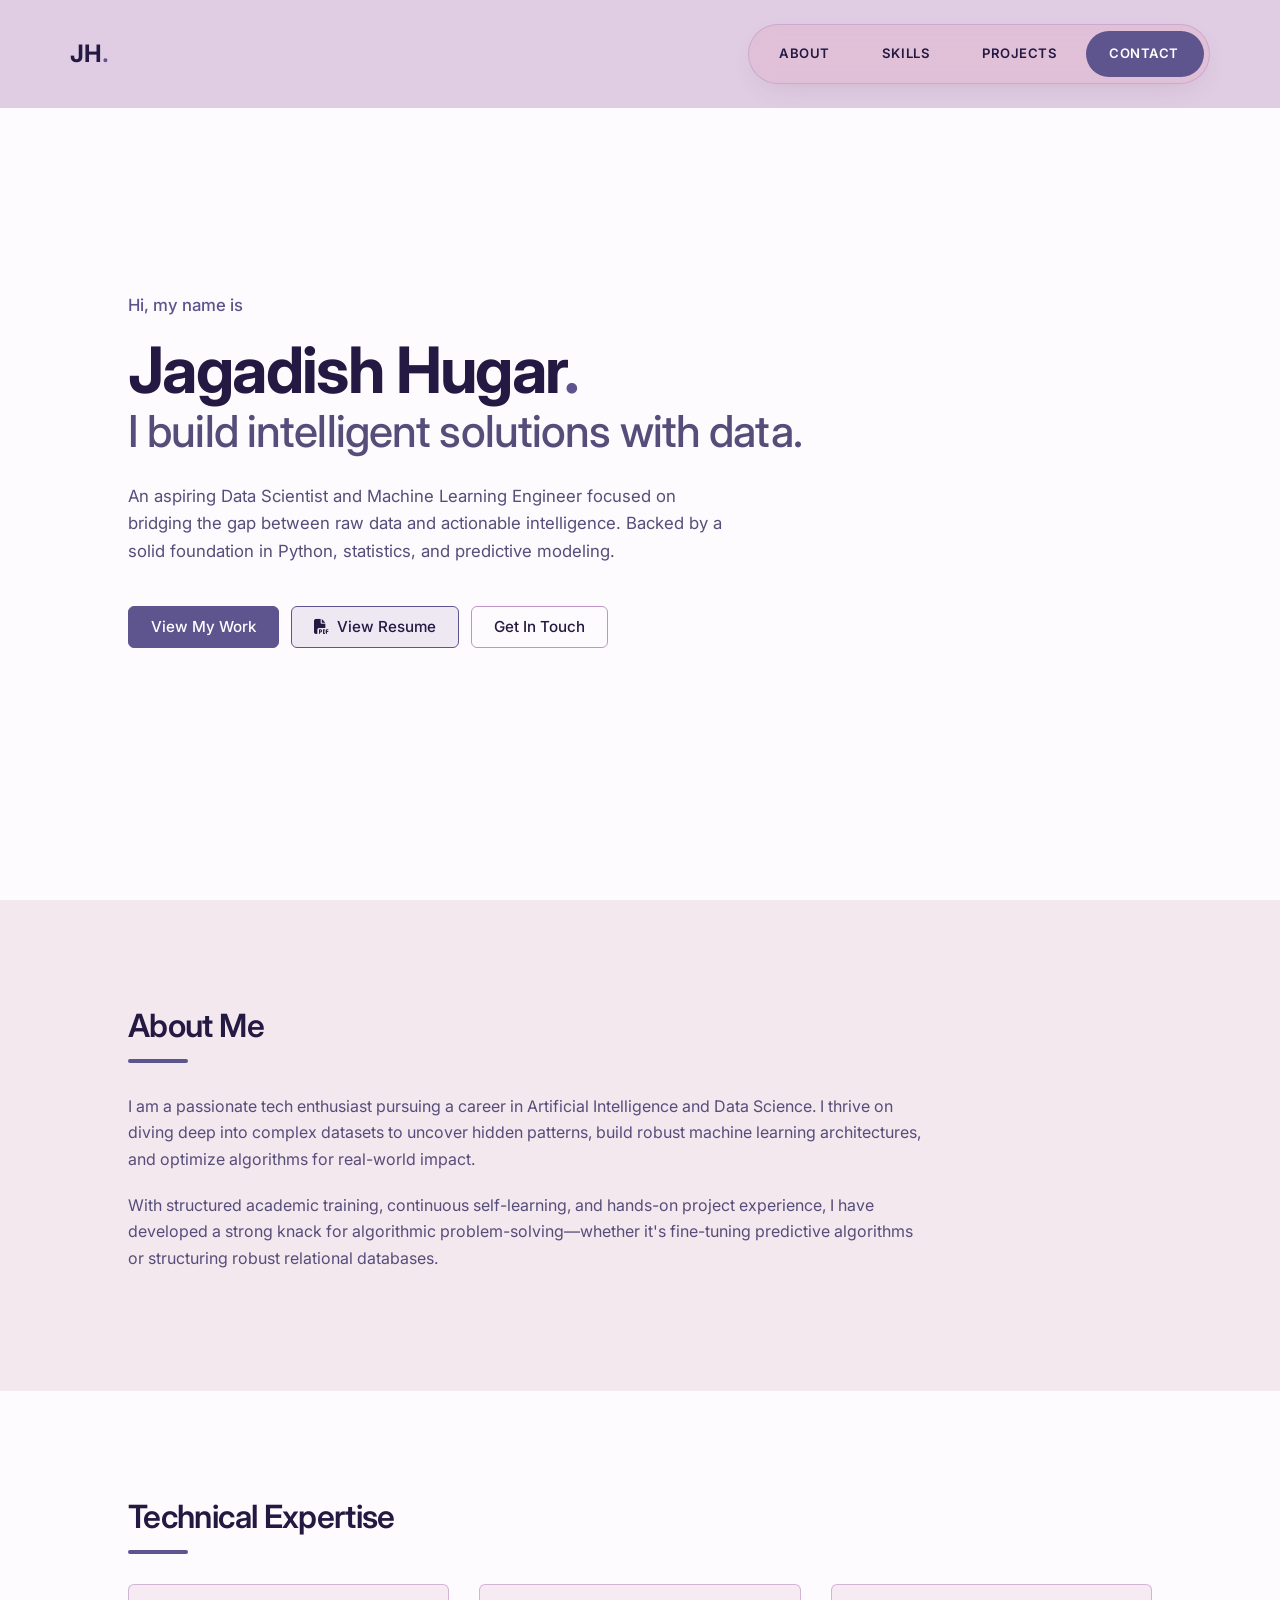
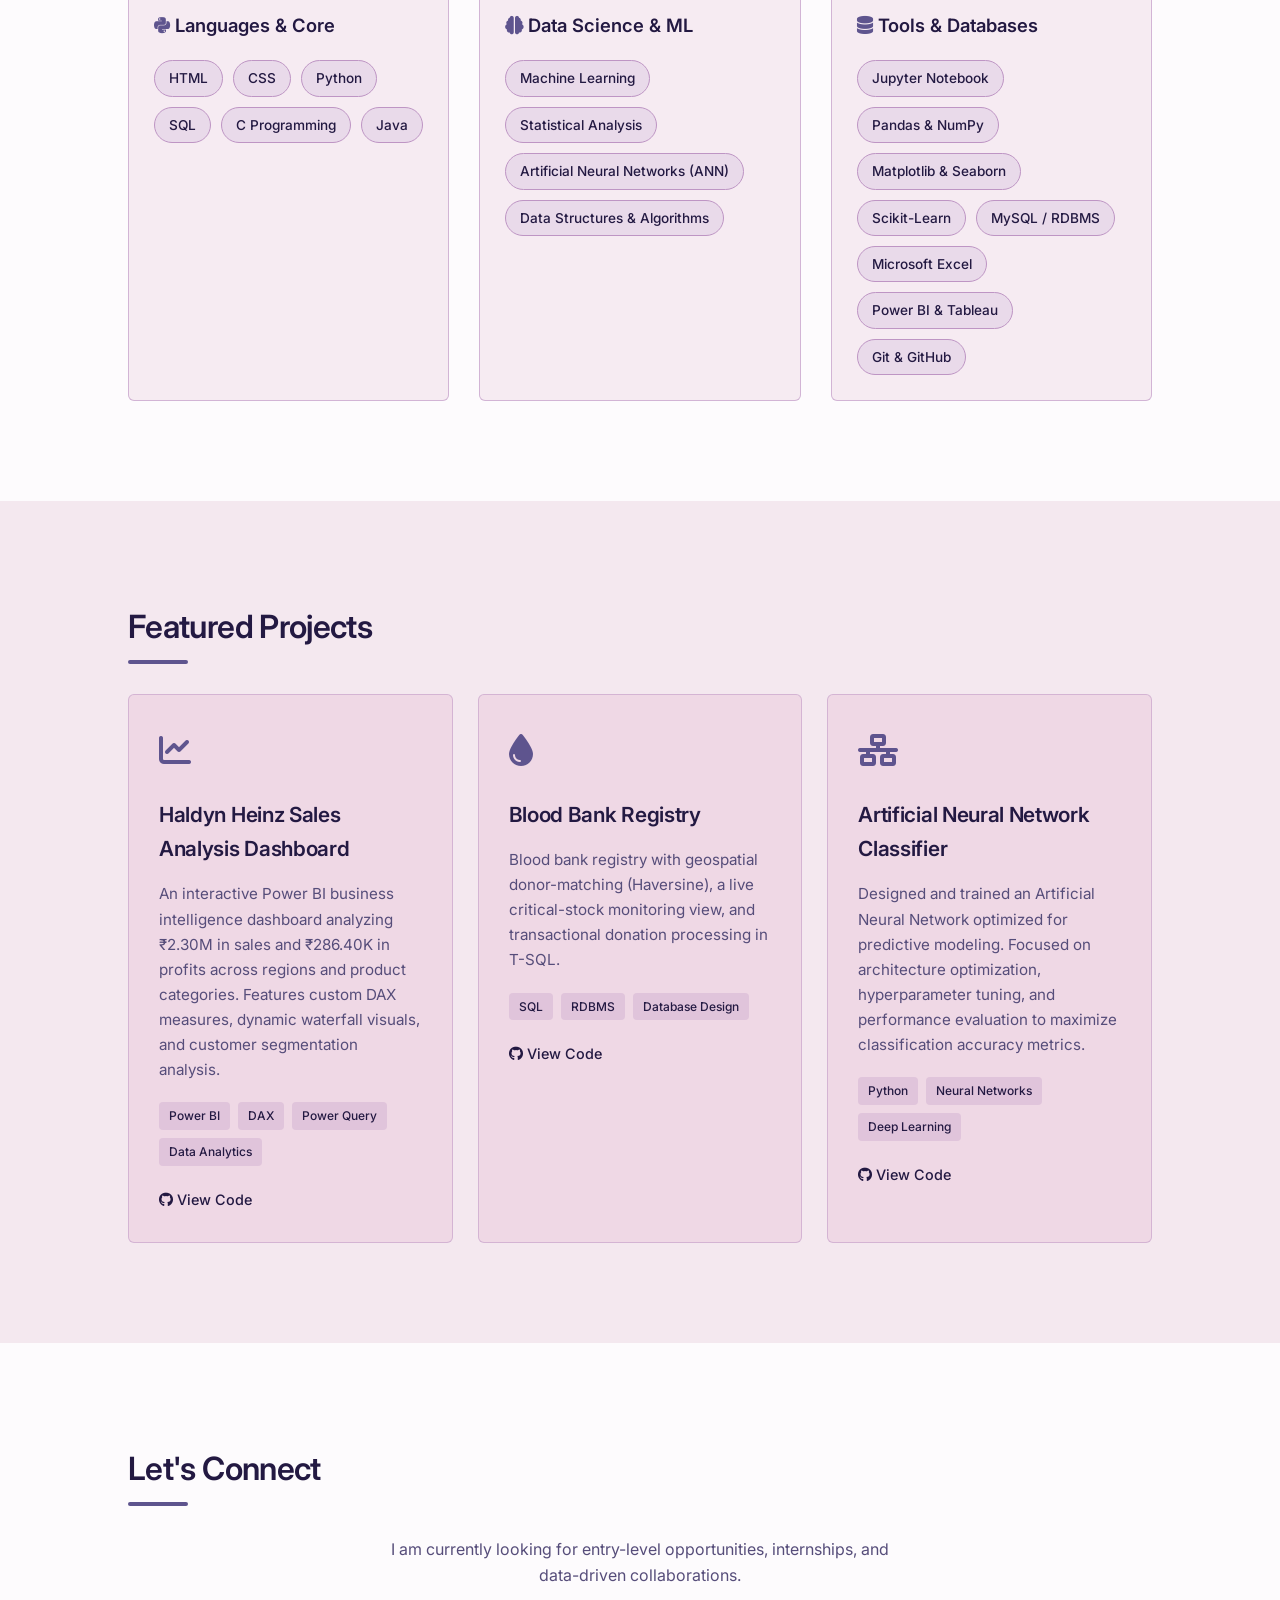
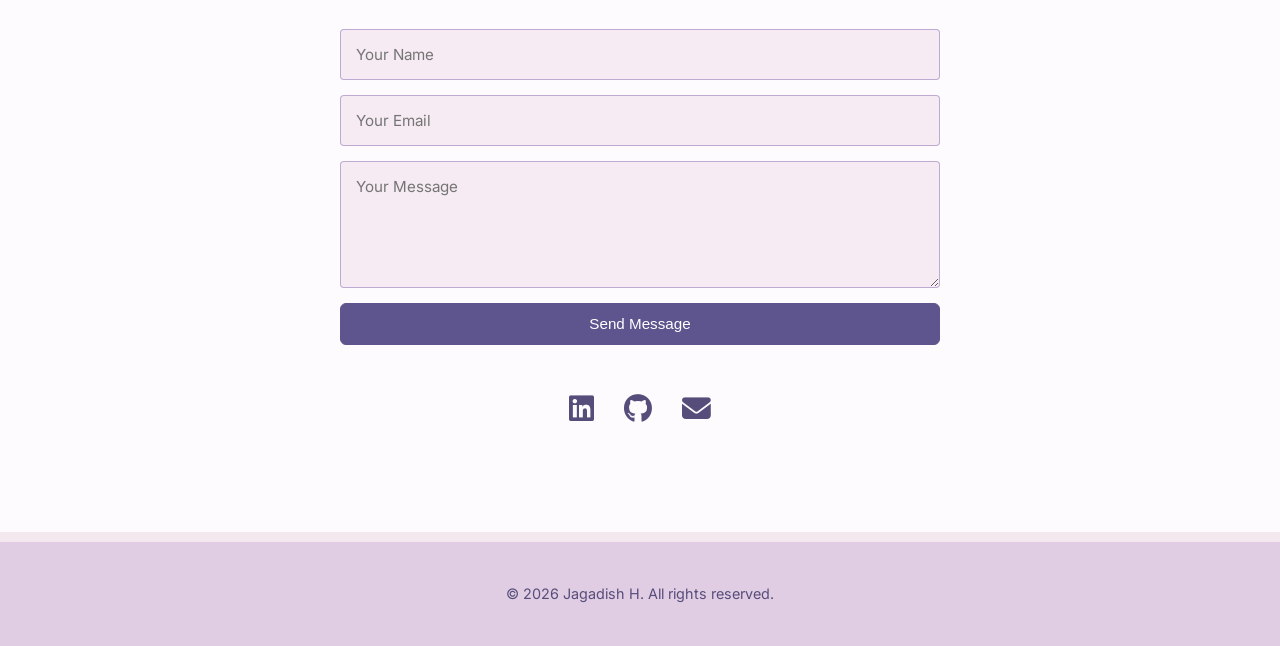
==== commit f82dc7ae: "Final update" ====
--- a/index.html
+++ b/index.html
@@ -4,6 +4,20 @@
     <meta charset="UTF-8">
     <meta name="viewport" content="width=device-width, initial-scale=1.0">
     <meta name="description" content="Jagadish Hugar — Aspiring Data Scientist and Machine Learning Engineer specializing in Python, statistics, and predictive modeling.">
+    
+    <!-- Open Graph / Social Sharing -->
+    <meta property="og:type" content="website">
+    <meta property="og:title" content="Jagadish Hugar | Data Science &amp; ML Portfolio">
+    <meta property="og:description" content="Aspiring Data Scientist and Machine Learning Engineer focused on Python, data analytics, SQL, and predictive modeling.">
+    <meta property="og:url" content="https://jagadishhugar.github.io/">
+    <meta property="og:image" content="https://jagadishhugar.github.io/assets/og-preview.png">
+
+    <!-- Twitter / X Card -->
+    <meta name="twitter:card" content="summary_large_image">
+    <meta name="twitter:title" content="Jagadish Hugar | Data Science &amp; ML Portfolio">
+    <meta name="twitter="twitter:description" content="Aspiring Data Scientist and Machine Learning Engineer focused on Python, data analytics, SQL, and predictive modeling.">
+    <meta name="twitter:image" content="https://jagadishhugar.github.io/assets/og-preview.png">
+    
     <meta name="theme-color" content="#0a192f">
     <title>Jagadish H | Aspiring Data Scientist</title>
 
@@ -50,7 +64,10 @@
                 </p>
                 <div class="hero-cta">
                     <a href="#projects" class="btn btn-primary">View My Work</a>
-                    <a href="#contact" class="btn btn-secondary">Get In Touch</a>
+                    <a href="assets/Jagadish-Hugar-Resume.pdf" target="_blank" rel="noopener noreferrer" class="btn btn-secondary">
+    <i class="fas fa-file-pdf" aria-hidden="true"></i> View Resume
+</a>
+                    <a href="#contact" class="btn btn-tertiary">Get In Touch</a>
                 </div>
             </div>
         </header>
--- a/style.css
+++ b/style.css
@@ -100,37 +100,58 @@
 
 /* --- Buttons --- */
 .btn {
-    display: inline-block;
-    padding: 10px 20px;
+    display: inline-flex;
+    align-items: center;
+    justify-content: center;
+    gap: 8px;
+    padding: 11px 22px;
     border-radius: 6px;
+    font-size: 0.95rem;
     font-weight: 500;
+    line-height: 1.2;
     text-decoration: none;
     transition: background-color 0.2s ease, border-color 0.2s ease, color 0.2s ease;
     cursor: pointer;
-    border: 2px solid transparent;
-}
-
+    border: 1.5px solid transparent;
+}
+
+/* Primary action: solid plum-violet */
 .btn-primary {
-    background-color: var(--accent);
+    background-color: var(--accent);       /* #5E548E */
     border-color: var(--accent);
     color: #ffffff;
 }
 
 .btn-primary:hover {
-    background-color: var(--accent-hover);
-    border-color: var(--accent-hover);
-}
-
-.btn-secondary {
-    background-color: transparent;
-    border-color: var(--accent);
-    color: var(--text-primary);
-}
-
-.btn-secondary:hover {
-    background-color: var(--accent-hover);
+    background-color: var(--accent-hover); /* #231942 */
     border-color: var(--accent-hover);
     color: #ffffff;
+}
+
+/* Secondary action: soft lavender tint with orchid border */
+.btn-secondary {
+    background-color: rgba(159, 134, 192, 0.16); /* #9F86C0 tint */
+    border-color: var(--accent);               /* #5E548E */
+    color: var(--text-primary);                /* #231942 */
+}
+
+.btn-secondary:hover {
+    background-color: rgba(159, 134, 192, 0.30);
+    border-color: var(--accent-hover);         /* #231942 */
+    color: var(--text-primary);
+}
+
+/* Tertiary action: subtle bordered ghost style */
+.btn-tertiary {
+    background-color: transparent;
+    border-color: var(--border-color);           /* #BE95C4 */
+    color: var(--text-primary);                /* #231942 */
+}
+
+.btn-tertiary:hover {
+    background-color: rgba(224, 177, 203, 0.28); /* #E0B1CB tint */
+    border-color: var(--accent);
+    color: var(--text-primary);
 }
 
 /* --- Navigation Bar --- */
